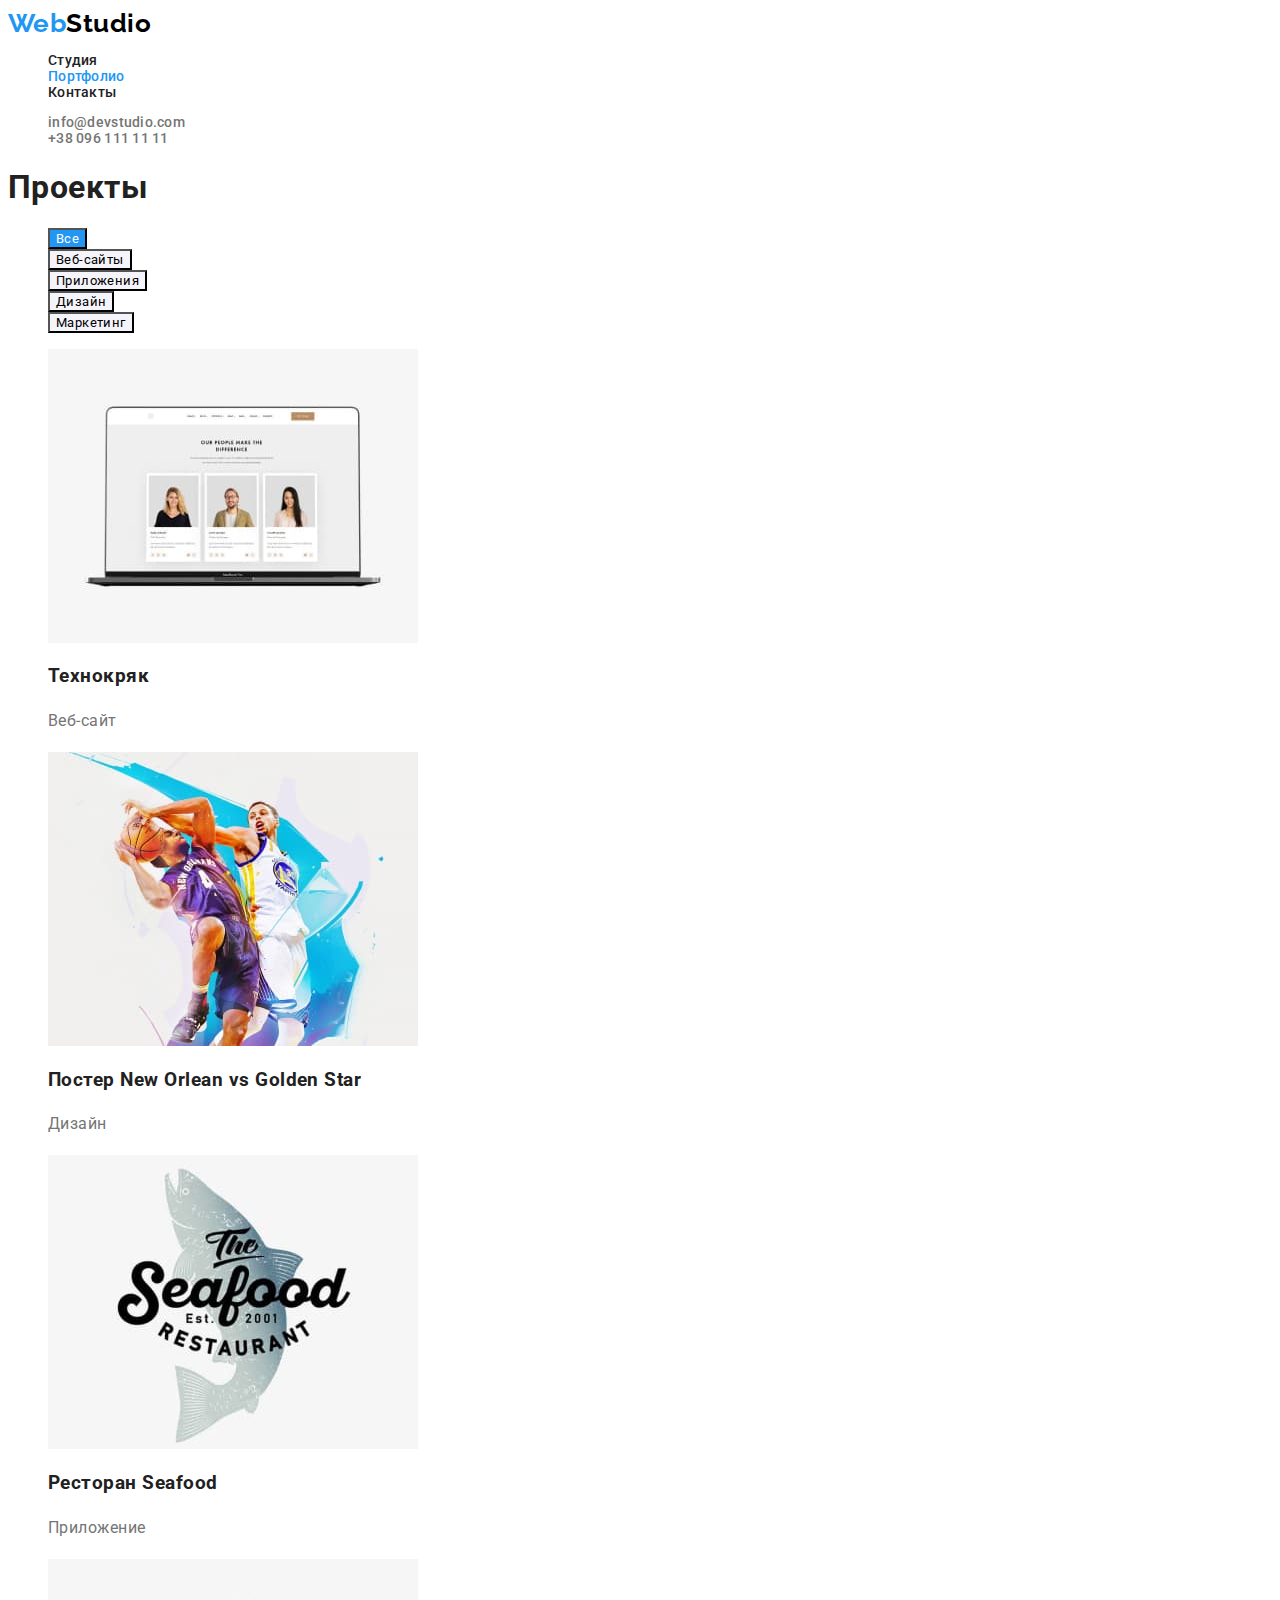
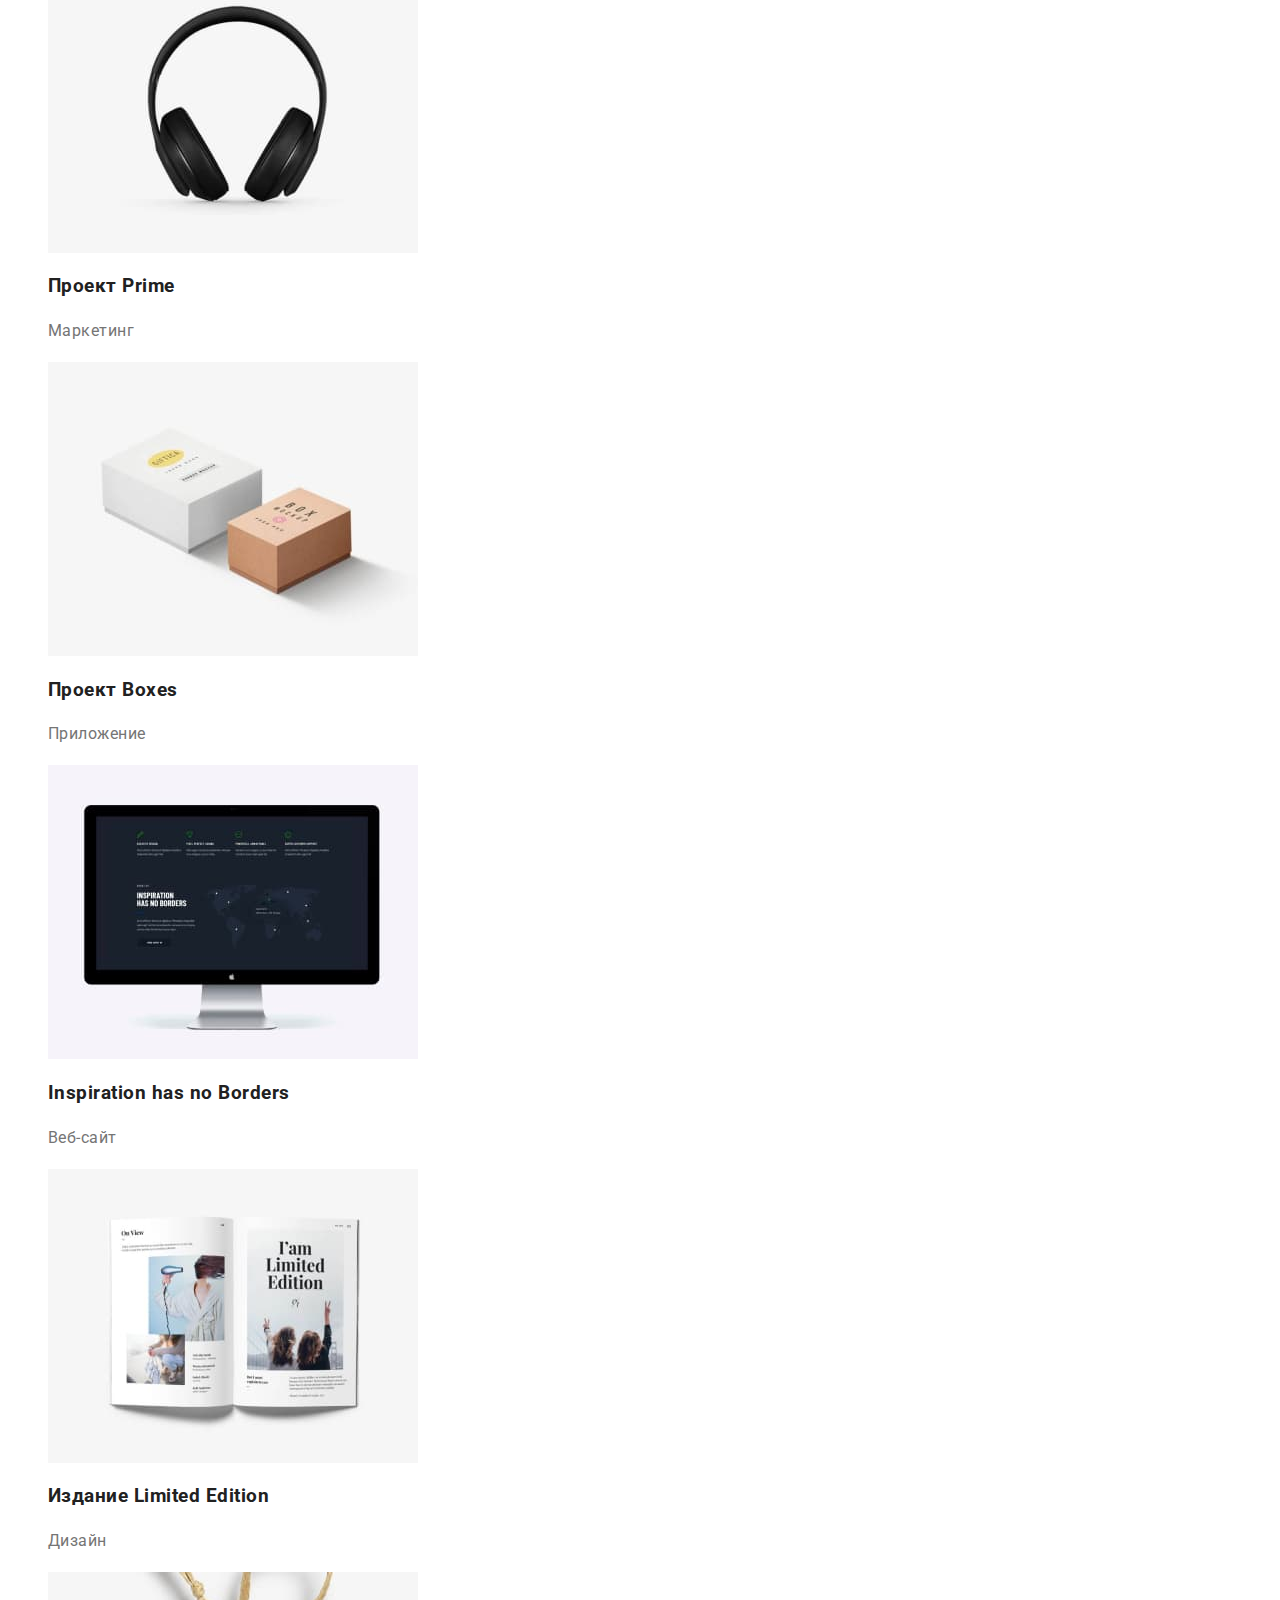
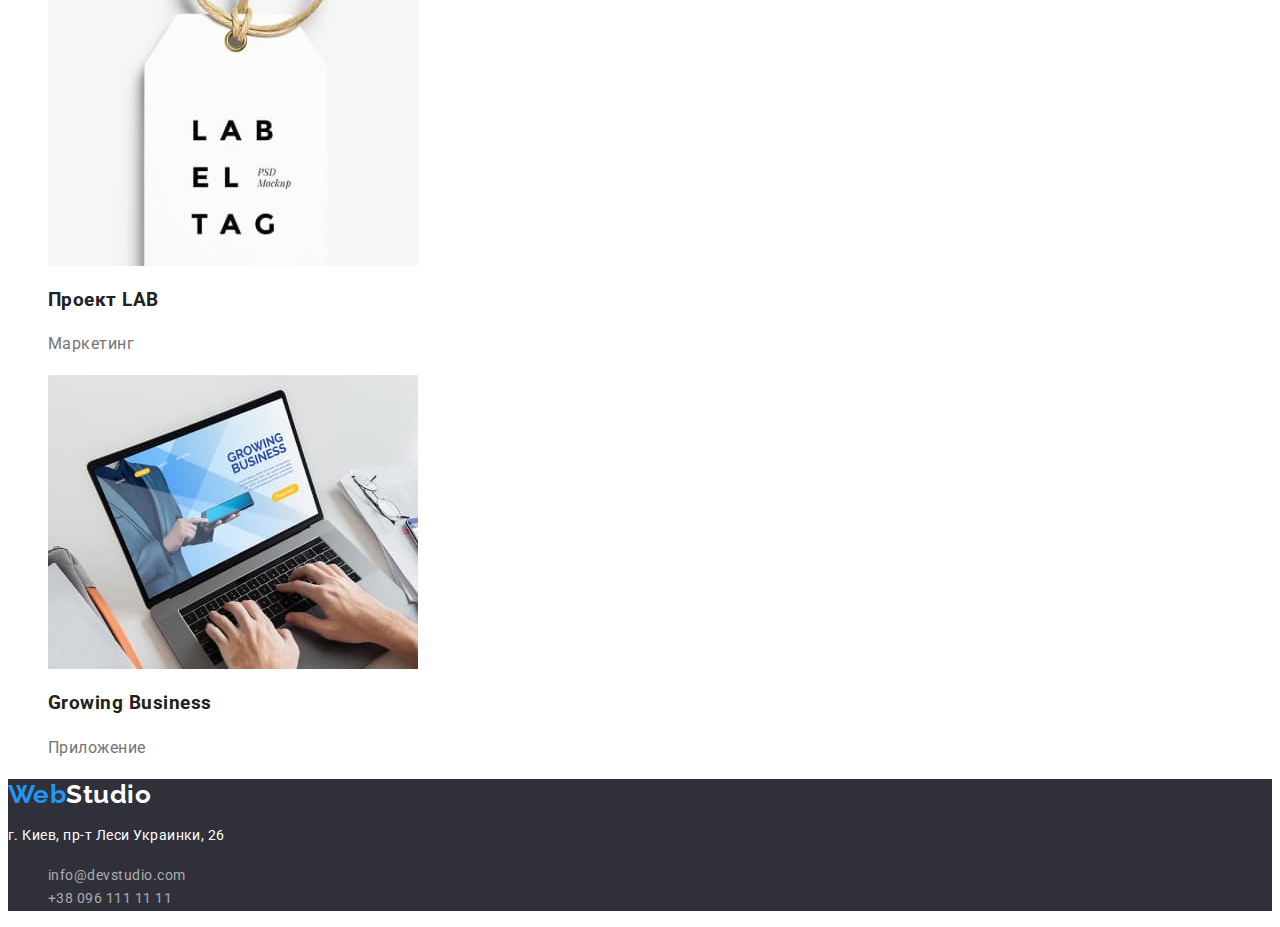
==== portfolio.html @ a06eead1 "Добавил файлы из д/з2" ====
<!DOCTYPE html>
<html lang="en">

<head>
    <meta charset="UTF-8" />
    <meta http-equiv="X-UA-Compatible" content="IE=edge" />
    <meta name="viewport" content="width=device-width, initial-scale=1.0" />
    <link rel="preconnect" href="https://fonts.googleapis.com">
    <link rel="preconnect" href="https://fonts.gstatic.com" crossorigin>
    <link href="https://fonts.googleapis.com/css2?family=Raleway:wght@700&family=Roboto:wght@400;500;700;900&display=swap"
          rel="stylesheet">
    <link rel="stylesheet" href="./css/styles.css">
    <title>Portfolio</title>
</head>

<body>
    <header>
        <nav>
            <a href="#" class="logo">
                <span class="logo-color">Web</span>Studio
            </a>

            <ul class="site-nav list">
                <li>
                    <a class="link" href="./index.html">Студия</a>
                </li>
                <li>
                    <a class="link current" href="#">Портфолио</a>
                </li>
                <li>
                    <a class="link" href="#">Контакты</a>
                </li>
            </ul>
        </nav>
            <ul class="site-nav">
                <li>
                    <a class="link-nav" href="mailto:info@devstudio.com">info@devstudio.com</a>
                </li>
                <li>
                    <a class="link-nav" href="tel:+380961111111">+38 096 111 11 11</a>
                </li>
            </ul>
    </header>

    <!-- Блок герой -->
    <main>
        <section>
            <h1>Проекты</h1>
            <ul class="list">
                <li>
                    <button class="button-portfolio-first" type="button" >Все</button>
                </li>
                <li>
                    <button class="button-portfolio" type="button" >Веб-сайты</button>
                </li>
                <li>
                    <button  class="button-portfolio" type="button">Приложения</button>
                </li>
                <li>
                    <button  class="button-portfolio" type="button">Дизайн</button>
                </li>
                <li>
                    <button class="button-portfolio" type="button" >Маркетинг</button>
                </li>
            </ul>
            <ul class="list">
                <li>
                    <a class="list-link" href="#">
                        <img src="./images/portfolio/img.jpg" width="370" alt="Technokrayk">
                        <h3 class="list-name">Технокряк</h3> 
                        <p class="list-project">Веб-сайт</p>
                    </a>
                </li>
                <li>
                    <a class="list-link" href="#">
                        <img src="./images/portfolio/Group1.jpg" width="370" alt="New Orlean">
                        <h3 class="list-name">Постер New Orlean vs Golden Star</h3>
                        <p class="list-project">Дизайн</p>
                    </a>
                </li>
                <li>
                    <a class="list-link" href="#">
                        <img src="./images/portfolio/img1.jpg" width="370" alt="Seafood">
                        <h3 class="list-name">Ресторан Seafood</h3>
                        <p class="list-project">Приложение</p>
                    </a>
                </li>
                <li>
                    <a class="list-link" href="#">
                        <img src="./images/portfolio/img2-3.jpg" width="370" alt="Prime">
                        <h3 class="list-name">Проект Prime</h3>
                        <p class="list-project">Маркетинг</p>
                    </a>
                </li>
                <li>
                    <a class="list-link" href="#">
                        <img src="./images/portfolio/img2-4.jpg" width="370" alt="Boxes">
                        <h3 class="list-name">Проект Boxes</h3>
                        <p class="list-project">Приложение</p>
                    </a>
                </li>
                <li>
                    <a class="list-link" href="#">
                        <img src="./images/portfolio/img2-5.jpg" width="370" alt="Borders">
                        <h3 class="list-name">Inspiration has no Borders</h3>
                        <p class="list-project">Веб-сайт</p>
                    </a>
                </li>
                <li>
                    <a class="list-link" href="#">
                        <img src="./images/portfolio/img3-1.jpg" width="370" alt="Limited Edition">
                        <h3 class="list-name">Издание Limited Edition</h3>
                        <p class="list-project">Дизайн</p>
                    </a>
                </li>
                <li>
                    <a class="list-link" href="#">
                        <img src="./images/portfolio/img3-2.jpg" width="370" alt="Project   LAB">
                        <h3 class="list-name">Проект LAB</h3>
                        <p class="list-project">Маркетинг</p>
                    </a>
                </li>
                <li>
                    <a class="list-link" href="#">
                        <img src="./images/portfolio/img3-3.jpg" width="370" alt="Growing Business">
                        <h3 class="list-name">Growing Business</h3>
                        <p class="list-project">Приложение</p>
                    </a>
                </li>
            </ul>
        </section>
    </main>

    <!-- Подвал -->
    <footer class="footer">
        <a href="#" class="logo">
            <span class="logo-color">Web</span><span class="logo-color-second">Studio</span>
        </a>
        <address>
            <p class="footer-nav">г. Киев, пр-т Леси Украинки, 26</p>
            <ul class="list">
                <li>
                    <a href="mailto:info@devstudio.com" class="footer-nav">info@devstudio.com</a>
                </li>
                <li>
                    <a href="tel:+380961111111" class="footer-nav">+38 096 111 11 11</a>
                </li>
            </ul>
        </address>
    </footer>
</body>
</html>
---- css/styles.css ----
/* Цвет основного текста #212121 */
/* Вторичный цвет #757575 */

/* Белый #FFFFFF */
/* Акцент #2196F3 */

/* Вторичный цвет фона #E5E5E5 */

:root {
  --primary-white-color: #ffffff;
  --primary-text-color: #212121;
  --title-text-color: #000000;
  --class-offers-works: #e5e5e5;
  --accent-color: #2196f3;
  --section-hero: #2f303a;
  --section-teams: #f5f4fa;
}

body {
  background-color: var(--primary-white-color);
  color: var(--primary-text-color);
  font-family: Roboto, sans-serif;
  letter-spacing: 0.03em;
}

/* Logo */
.logo {
  color: var(--title-text-color);
  font-family: Raleway;
  text-decoration: none;

  font-weight: 700;
  font-size: 26px;
  line-height: 1.19;
}

.logo-color {
  color: var(--accent-color);
}

.site-nav {
  color: var(--title-text-color);
  list-style: none;

  font-weight: 500;
  font-size: 14px;
  line-height: 1.14;
  letter-spacing: 0.02em;
}

.site-nav .link:hover,
.site-nav .link:focus,
.site-nav .link.current {
  color: var(--accent-color);
}

.link {
  text-decoration: none;
  color: var(--primary-text-color);
}

.site-nav a:hover,
.site-nav a:focus {
  color: var(--accent-color);
}

.site-nav .link-nav {
  text-decoration: none;
  color: #757575;
}

/* Блок герой */

.button {
  background-color: #2196f3;
  color: #ffffff;
  cursor: pointer;

  font-family: "Roboto", sans-serif;
  font-weight: 700;
  font-size: 16px;
  line-height: 1.87;
  letter-spacing: 0.06em;
}

.button:hover,
.button:focus {
  background-color: #188ce8;
}

.button-portfolio-first {
  background-color: var(--accent-color);
  color: var(--primary-white-color);
  cursor: pointer;
  font-family: "Roboto", sans-serif;
  letter-spacing: 0.03em;
}
.button-portfolio {
  background-color: #f5f4fa;
  cursor: pointer;
  font-family: "Roboto", sans-serif;
  letter-spacing: 0.03em;
}

.button-portfolio:hover,
.button-portfolio:focus {
  background-color: var(--accent-color);
  color: #ffffff;
}

.hero {
  background-color: var(--section-hero);
  color: var (var(--primary-text-color));
  text-align: center;
}

.hero-title {
  font-weight: 900;
  font-size: 44px;
  line-height: 1.36;
  letter-spacing: 0.06em;
}

.hero > h1 {
  color: var(--primary-white-color);
}

/* Наши предложения */

.offers-list {
  color: #757575;

  font-weight: 400;
  font-size: 14px;
  line-height: 1.71;
}

.offers,
.works {
  background-color: var(--class-offers-works);
}

/* Наша команда */

.teams {
  background-color: var(--section-teams);
}

.teams-name {
  font-weight: 500;
  font-size: 16px;
  line-height: 1.18;
}

.teams-person {
  color: #757575;

  font-weight: 400;
  font-size: 16px;
  line-height: 1.18;
}

.offers > h2,
.works > h2,
.teams > h2 {
  font-weight: 700;
  font-size: 36px;
  line-height: 1.16;
  text-align: center;
}

/* Футер */

.footer {
  background-color: var(--section-hero);
}

.footer-nav {
  color: var(--primary-white-color);
  text-decoration: none;
  font-style: normal;

  font-weight: 400;
  font-size: 14px;
  line-height: 1.71;
}

.list {
  list-style: none;
}

.logo-color-second {
  color: #ffffff;
}

.list .footer-nav {
  color: rgba(255, 255, 255, 0.6);
}

/* Страница portfolio */

.list-project {
  color: #757575;

  font-weight: 400;
  font-size: 16px;
  line-height: 1.87;
}

.list-link {
  text-decoration: none;
}

.list-name {
  color: #212121;
}
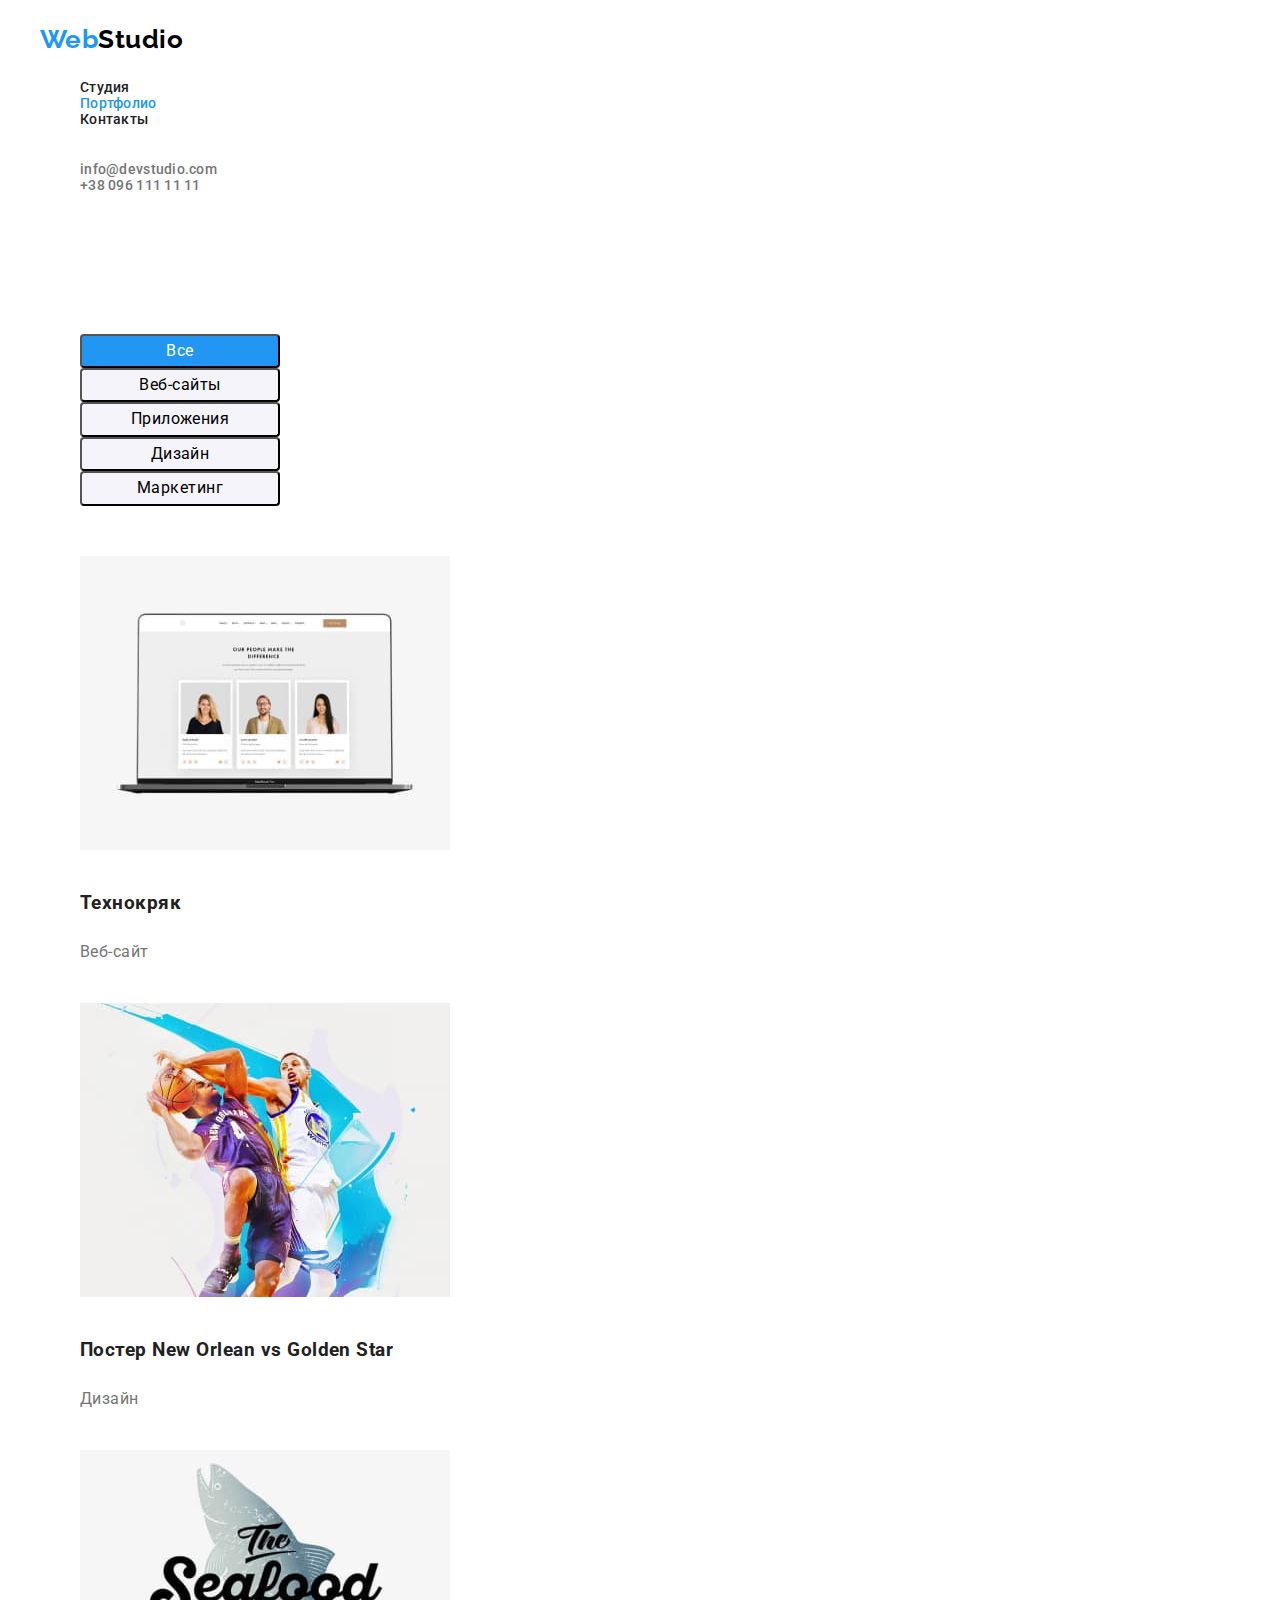
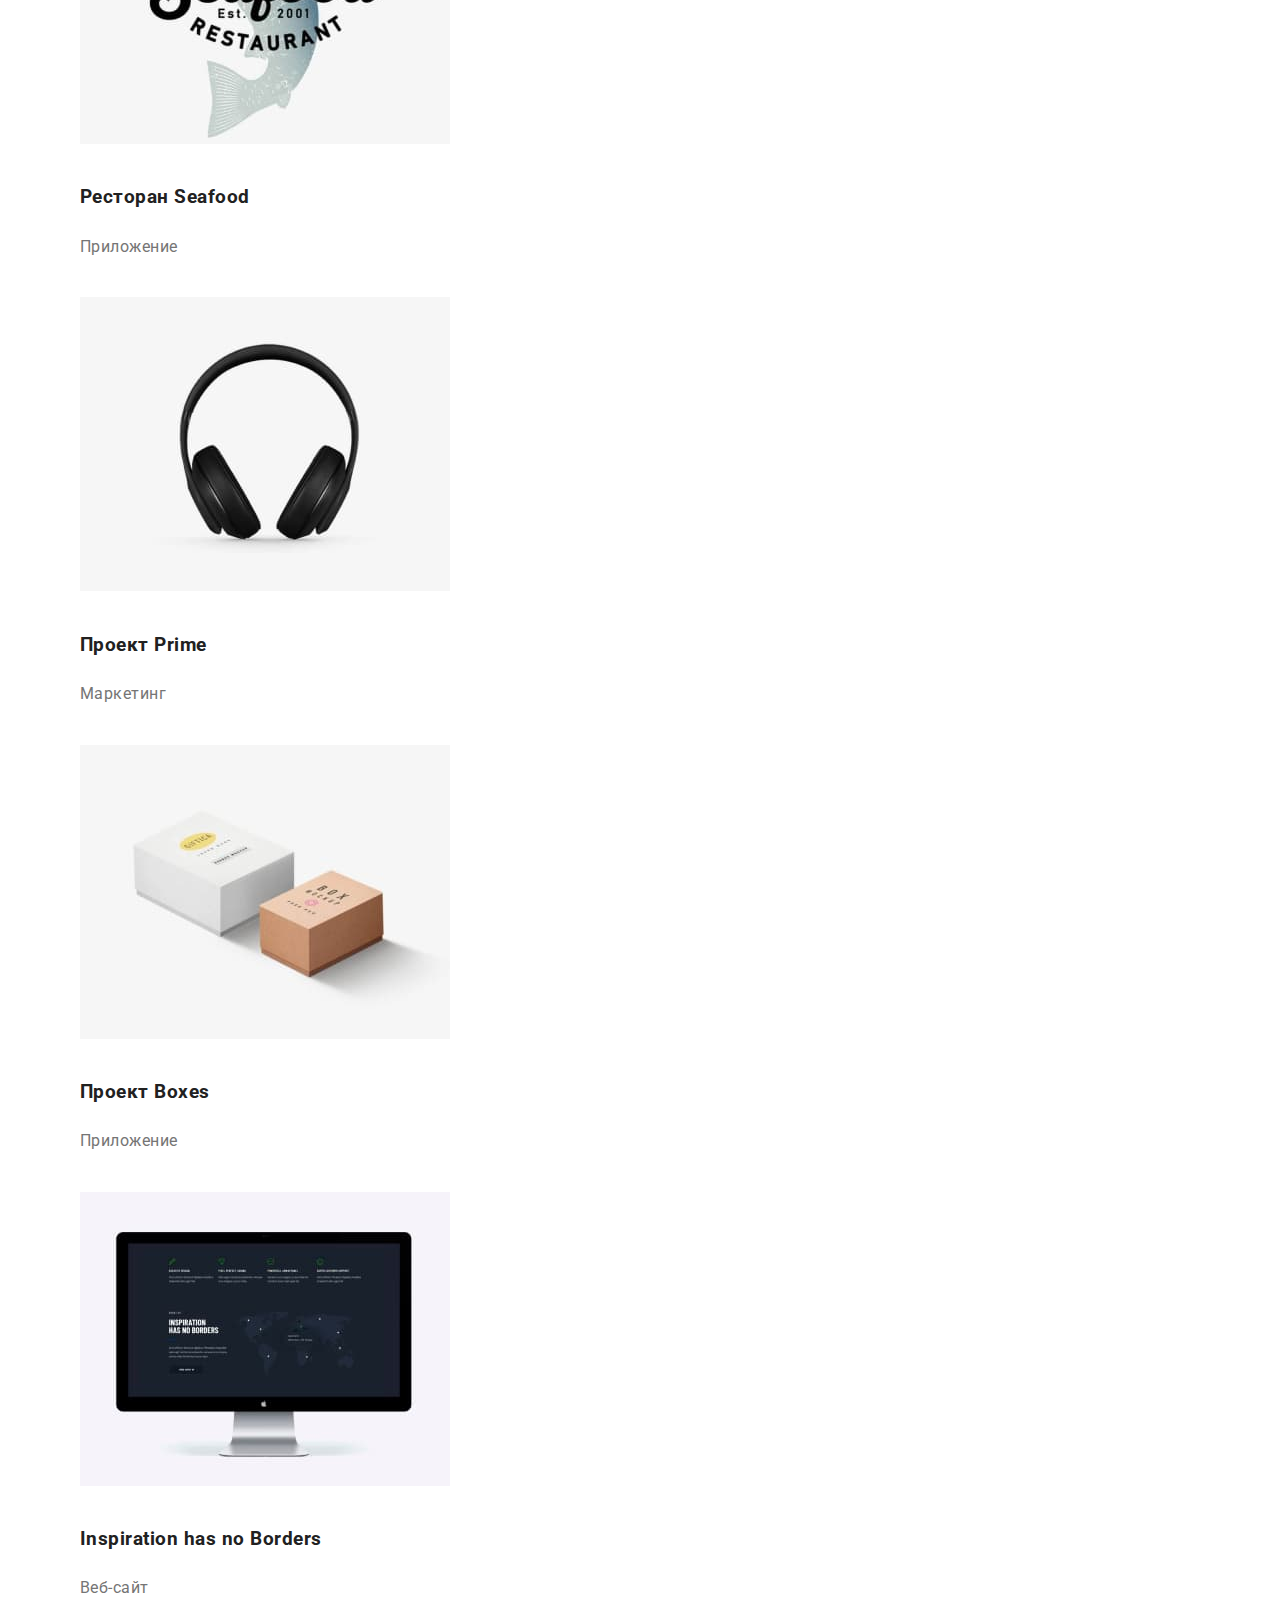
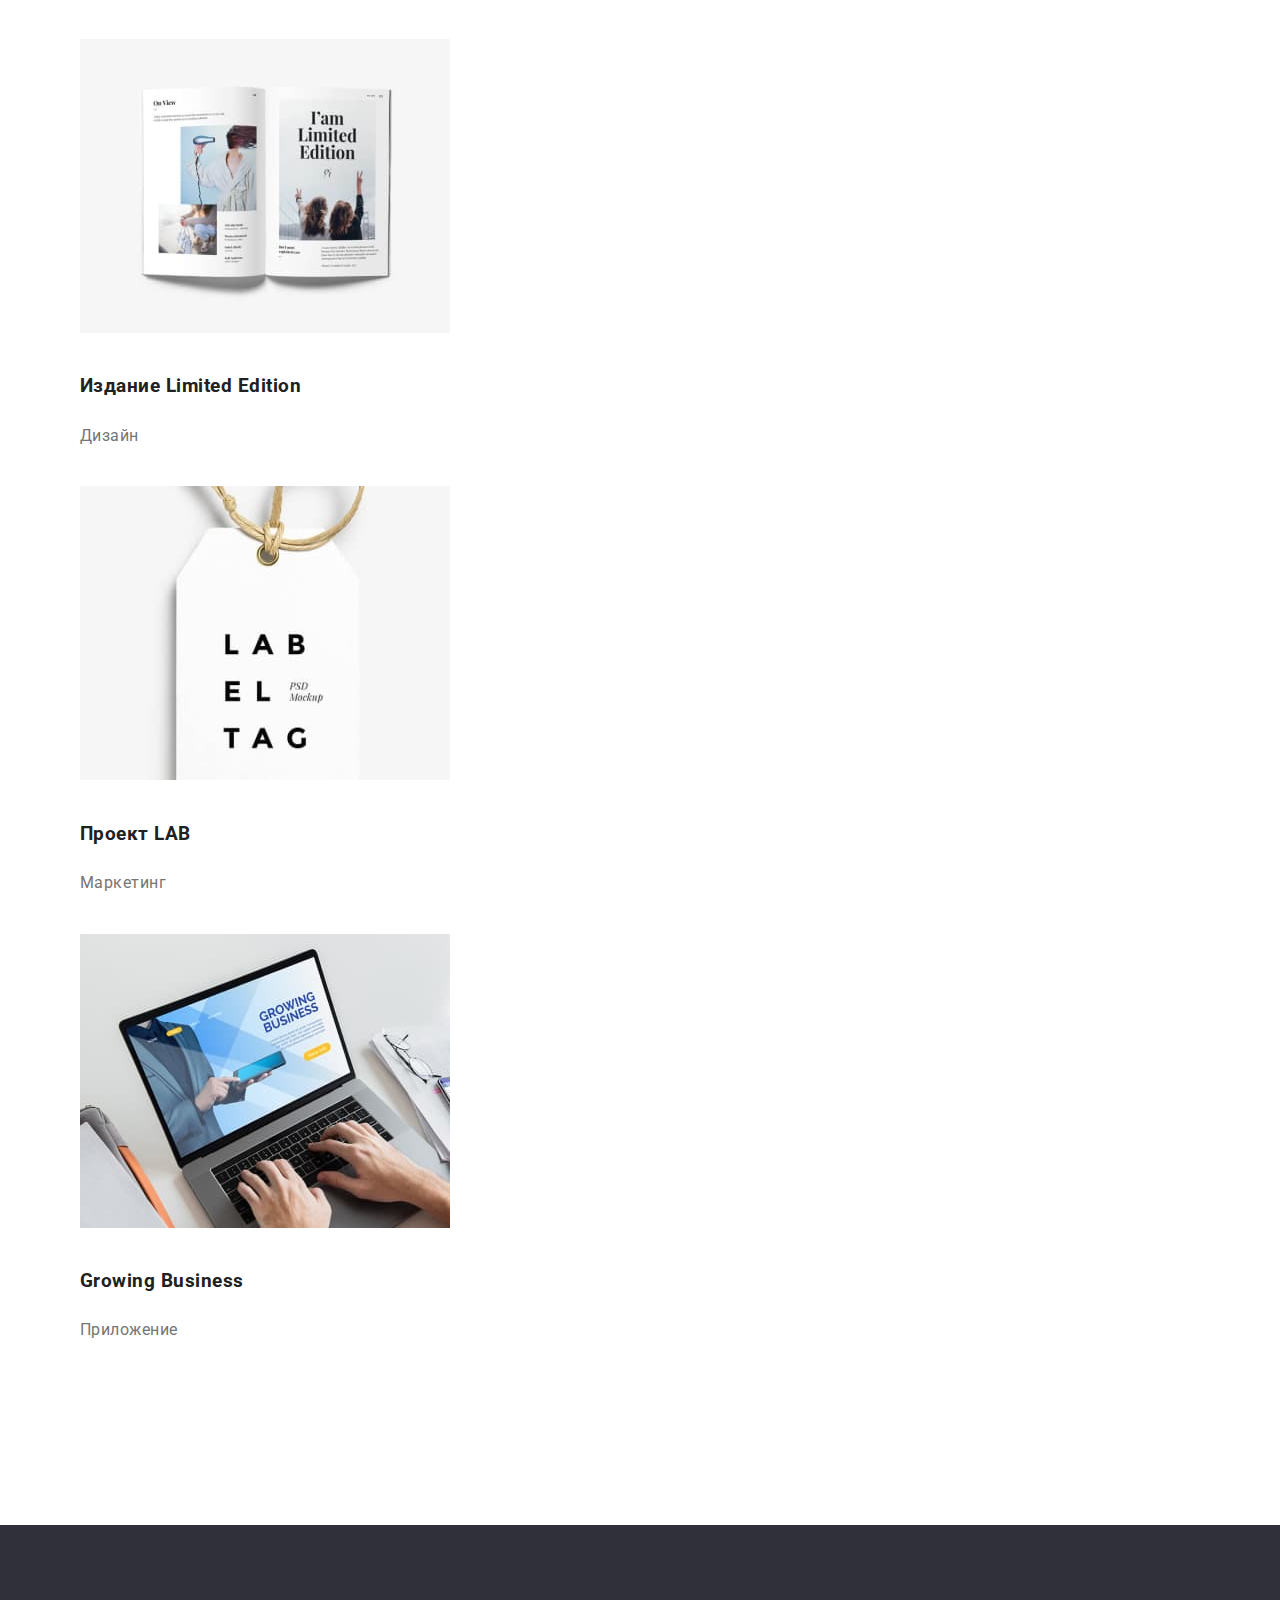
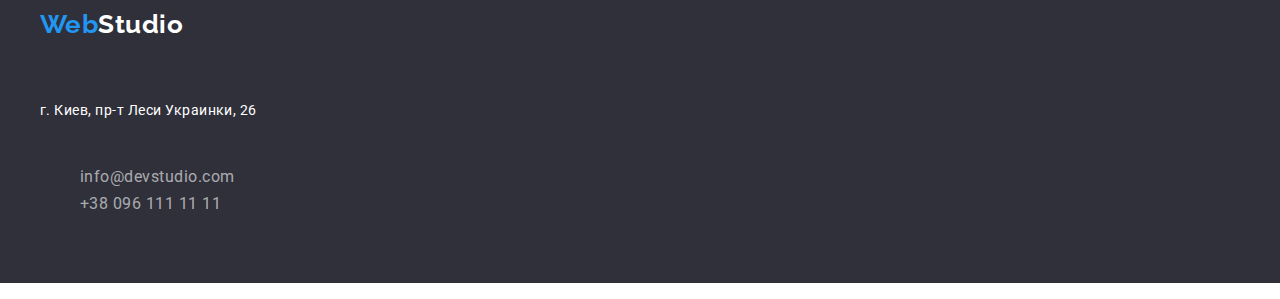
==== commit 0880bc56: "Добавил стилей к двум страницам" ====
--- a/portfolio.html
+++ b/portfolio.html
@@ -9,144 +9,151 @@
     <link rel="preconnect" href="https://fonts.gstatic.com" crossorigin>
     <link href="https://fonts.googleapis.com/css2?family=Raleway:wght@700&family=Roboto:wght@400;500;700;900&display=swap"
           rel="stylesheet">
+    <link rel="stylesheet" href="https://cdnjs.cloudflare.com/ajax/libs/modern-normalize/1.1.0/modern-normalize.min.css">
     <link rel="stylesheet" href="./css/styles.css">
     <title>Portfolio</title>
 </head>
 
 <body>
-    <header>
-        <nav>
-            <a href="#" class="logo">
-                <span class="logo-color">Web</span>Studio
-            </a>
+    <header class="header-portfolio">
+        <div class="container">
+            <nav>
+                <a href="#" class="logo">
+                    <span class="logo-color">Web</span>Studio
+                </a>
 
-            <ul class="site-nav list">
-                <li>
-                    <a class="link" href="./index.html">Студия</a>
-                </li>
-                <li>
-                    <a class="link current" href="#">Портфолио</a>
-                </li>
-                <li>
-                    <a class="link" href="#">Контакты</a>
-                </li>
-            </ul>
-        </nav>
-            <ul class="site-nav">
-                <li>
-                    <a class="link-nav" href="mailto:info@devstudio.com">info@devstudio.com</a>
-                </li>
-                <li>
-                    <a class="link-nav" href="tel:+380961111111">+38 096 111 11 11</a>
-                </li>
-            </ul>
+                <ul class="site-nav list">
+                    <li>
+                        <a class="link" href="./index.html">Студия</a>
+                    </li>
+                    <li>
+                        <a class="link current" href="#">Портфолио</a>
+                    </li>
+                    <li>
+                        <a class="link" href="#">Контакты</a>
+                    </li>
+                </ul>
+            </nav>
+                <ul class="site-nav">
+                    <li>
+                        <a class="link-nav" href="mailto:info@devstudio.com">info@devstudio.com</a>
+                    </li>
+                    <li>
+                        <a class="link-nav" href="tel:+380961111111">+38 096 111 11 11</a>
+                    </li>
+                </ul>
+        </div>
     </header>
 
     <!-- Блок герой -->
     <main>
-        <section>
-            <h1>Проекты</h1>
-            <ul class="list">
-                <li>
-                    <button class="button-portfolio-first" type="button" >Все</button>
-                </li>
-                <li>
-                    <button class="button-portfolio" type="button" >Веб-сайты</button>
-                </li>
-                <li>
-                    <button  class="button-portfolio" type="button">Приложения</button>
-                </li>
-                <li>
-                    <button  class="button-portfolio" type="button">Дизайн</button>
-                </li>
-                <li>
-                    <button class="button-portfolio" type="button" >Маркетинг</button>
-                </li>
-            </ul>
-            <ul class="list">
-                <li>
-                    <a class="list-link" href="#">
-                        <img src="./images/portfolio/img.jpg" width="370" alt="Technokrayk">
-                        <h3 class="list-name">Технокряк</h3> 
-                        <p class="list-project">Веб-сайт</p>
-                    </a>
-                </li>
-                <li>
-                    <a class="list-link" href="#">
-                        <img src="./images/portfolio/Group1.jpg" width="370" alt="New Orlean">
-                        <h3 class="list-name">Постер New Orlean vs Golden Star</h3>
-                        <p class="list-project">Дизайн</p>
-                    </a>
-                </li>
-                <li>
-                    <a class="list-link" href="#">
-                        <img src="./images/portfolio/img1.jpg" width="370" alt="Seafood">
-                        <h3 class="list-name">Ресторан Seafood</h3>
-                        <p class="list-project">Приложение</p>
-                    </a>
-                </li>
-                <li>
-                    <a class="list-link" href="#">
-                        <img src="./images/portfolio/img2-3.jpg" width="370" alt="Prime">
-                        <h3 class="list-name">Проект Prime</h3>
-                        <p class="list-project">Маркетинг</p>
-                    </a>
-                </li>
-                <li>
-                    <a class="list-link" href="#">
-                        <img src="./images/portfolio/img2-4.jpg" width="370" alt="Boxes">
-                        <h3 class="list-name">Проект Boxes</h3>
-                        <p class="list-project">Приложение</p>
-                    </a>
-                </li>
-                <li>
-                    <a class="list-link" href="#">
-                        <img src="./images/portfolio/img2-5.jpg" width="370" alt="Borders">
-                        <h3 class="list-name">Inspiration has no Borders</h3>
-                        <p class="list-project">Веб-сайт</p>
-                    </a>
-                </li>
-                <li>
-                    <a class="list-link" href="#">
-                        <img src="./images/portfolio/img3-1.jpg" width="370" alt="Limited Edition">
-                        <h3 class="list-name">Издание Limited Edition</h3>
-                        <p class="list-project">Дизайн</p>
-                    </a>
-                </li>
-                <li>
-                    <a class="list-link" href="#">
-                        <img src="./images/portfolio/img3-2.jpg" width="370" alt="Project   LAB">
-                        <h3 class="list-name">Проект LAB</h3>
-                        <p class="list-project">Маркетинг</p>
-                    </a>
-                </li>
-                <li>
-                    <a class="list-link" href="#">
-                        <img src="./images/portfolio/img3-3.jpg" width="370" alt="Growing Business">
-                        <h3 class="list-name">Growing Business</h3>
-                        <p class="list-project">Приложение</p>
-                    </a>
-                </li>
-            </ul>
+        <section class="hero-portfolio">
+            <div class="container">
+                <h1 class="visually-hidden">Проекты</h1>
+                <ul class="list">
+                    <li>
+                        <button class="button-portfolio-first" type="button" >Все</button>
+                    </li>
+                    <li>
+                        <button class="button-portfolio" type="button" >Веб-сайты</button>
+                    </li>
+                    <li>
+                        <button  class="button-portfolio" type="button">Приложения</button>
+                    </li>
+                    <li>
+                        <button  class="button-portfolio" type="button">Дизайн</button>
+                    </li>
+                    <li>
+                        <button class="button-portfolio" type="button" >Маркетинг</button>
+                    </li>
+                </ul>
+                <ul class="list">
+                    <li>
+                        <a class="list-link" href="#">
+                            <img class="list-link-img" src="./images/portfolio/img.jpg" width="370" alt="Technokrayk">
+                            <h3 class="list-name">Технокряк</h3> 
+                            <p class="list-project">Веб-сайт</p>
+                        </a>
+                    </li>
+                    <li>
+                        <a class="list-link" href="#">
+                            <img class="list-link-img" src="./images/portfolio/Group1.jpg" width="370" alt="New Orlean">
+                            <h3 class="list-name">Постер New Orlean vs Golden Star</h3>
+                            <p class="list-project">Дизайн</p>
+                        </a>
+                    </li>
+                    <li>
+                        <a class="list-link" href="#">
+                            <img class="list-link-img" src="./images/portfolio/img1.jpg" width="370" alt="Seafood">
+                            <h3 class="list-name">Ресторан Seafood</h3>
+                            <p class="list-project">Приложение</p>
+                        </a>
+                    </li>
+                    <li>
+                        <a class="list-link" href="#">
+                            <img class="list-link-img" src="./images/portfolio/img2-3.jpg" width="370" alt="Prime">
+                            <h3 class="list-name">Проект Prime</h3>
+                            <p class="list-project">Маркетинг</p>
+                        </a>
+                    </li>
+                    <li>
+                        <a class="list-link" href="#">
+                            <img class="list-link-img" src="./images/portfolio/img2-4.jpg" width="370" alt="Boxes">
+                            <h3 class="list-name">Проект Boxes</h3>
+                            <p class="list-project">Приложение</p>
+                        </a>
+                    </li>
+                    <li>
+                        <a class="list-link" href="#">
+                            <img class="list-link-img" src="./images/portfolio/img2-5.jpg" width="370" alt="Borders">
+                            <h3 class="list-name">Inspiration has no Borders</h3>
+                            <p class="list-project">Веб-сайт</p>
+                        </a>
+                    </li>
+                    <li>
+                        <a class="list-link" href="#">
+                            <img class="list-link-img" src="./images/portfolio/img3-1.jpg" width="370" alt="Limited Edition">
+                            <h3 class="list-name">Издание Limited Edition</h3>
+                            <p class="list-project">Дизайн</p>
+                        </a>
+                    </li>
+                    <li>
+                        <a class="list-link" href="#">
+                            <img class="list-link-img" src="./images/portfolio/img3-2.jpg" width="370" alt="Project   LAB">
+                            <h3 class="list-name">Проект LAB</h3>
+                            <p class="list-project">Маркетинг</p>
+                        </a>
+                    </li>
+                    <li>
+                        <a class="list-link" href="#">
+                            <img class="list-link-img" src="./images/portfolio/img3-3.jpg" width="370" alt="Growing Business">
+                            <h3 class="list-name">Growing Business</h3>
+                            <p class="list-project">Приложение</p>
+                        </a>
+                    </li>
+                </ul>
+            </div>
         </section>
     </main>
 
     <!-- Подвал -->
     <footer class="footer">
-        <a href="#" class="logo">
-            <span class="logo-color">Web</span><span class="logo-color-second">Studio</span>
-        </a>
-        <address>
-            <p class="footer-nav">г. Киев, пр-т Леси Украинки, 26</p>
-            <ul class="list">
-                <li>
-                    <a href="mailto:info@devstudio.com" class="footer-nav">info@devstudio.com</a>
-                </li>
-                <li>
-                    <a href="tel:+380961111111" class="footer-nav">+38 096 111 11 11</a>
-                </li>
-            </ul>
-        </address>
+        <div class="container">
+            <a href="#" class="logo">
+                <span class="logo-color">Web</span><span class="logo-color-second">Studio</span>
+            </a>
+            <address>
+                <p class="footer-nav">г. Киев, пр-т Леси Украинки, 26</p>
+                <ul class="list-footer">
+                    <li>
+                        <a class="footer-nav-i" href="mailto:info@devstudio.com">info@devstudio.com</a>
+                    </li>
+                    <li>
+                        <a class="footer-nav-i" href="tel:+380961111111">+38 096 111 11 11</a>
+                    </li>
+                </ul>
+            </address>
+        </div>
     </footer>
 </body>
 </html>--- a/css/styles.css
+++ b/css/styles.css
@@ -13,7 +13,7 @@
   --class-offers-works: #e5e5e5;
   --accent-color: #2196f3;
   --section-hero: #2f303a;
-  --section-teams: #f5f4fa;
+  --section-teams-button: #f5f4fa;
 }
 
 body {
@@ -23,10 +23,41 @@
   letter-spacing: 0.03em;
 }
 
+.container {
+  margin-left: auto;
+  margin-right: auto;
+  width: 1200px;
+}
+
+.visually-hidden {
+  position: absolute;
+  width: 1px;
+  height: 1px;
+  margin: -1px;
+  border: 0;
+  padding: 0;
+
+  white-space: nowrap;
+  clip-path: inset(100%);
+  clip: rect(0 0 0 0);
+  overflow: hidden;
+}
+
+/* Header */
+
+.header {
+  margin-top: 0;
+  margin-bottom: 5px;
+}
+
 /* Logo */
 .logo {
+  display: inline-block;
+  padding-top: 24px;
+  margin-bottom: 25px;
+
   color: var(--title-text-color);
-  font-family: Raleway;
+  font-family: Raleway, sans-serif;
   text-decoration: none;
 
   font-weight: 700;
@@ -36,17 +67,27 @@
 
 .logo-color {
   color: var(--accent-color);
+  font-size: 26px;
 }
 
 .site-nav {
   color: var(--title-text-color);
-  list-style: none;
 
   font-weight: 500;
   font-size: 14px;
   line-height: 1.14;
   letter-spacing: 0.02em;
-}
+
+  list-style: none;
+  padding-top: 0;
+  padding-bottom: 30px;
+  margin: 0;
+}
+
+/* ul > site-nav .list {
+  padding-top: 0;
+  padding-bottom: 32px;
+} */
 
 .site-nav .link:hover,
 .site-nav .link:focus,
@@ -69,9 +110,25 @@
   color: #757575;
 }
 
+.site-nav .list-link {
+  list-style: none;
+  padding-top: 50px;
+  padding-bottom: 94px;
+  margin: 0;
+}
+
 /* Блок герой */
 
 .button {
+  margin-top: 0px;
+  margin-bottom: 205px;
+
+  min-width: 200px;
+  box-sizing: inline-block;
+  padding: 10px 232px;
+  border-radius: 4px;
+  text-align: center;
+
   background-color: #2196f3;
   color: #ffffff;
   cursor: pointer;
@@ -89,6 +146,12 @@
 }
 
 .button-portfolio-first {
+  min-width: 200px;
+  box-sizing: inline-block;
+  padding: 6px 22px;
+  border-radius: 4px;
+  text-align: center;
+
   background-color: var(--accent-color);
   color: var(--primary-white-color);
   cursor: pointer;
@@ -96,7 +159,13 @@
   letter-spacing: 0.03em;
 }
 .button-portfolio {
-  background-color: #f5f4fa;
+  min-width: 200px;
+  box-sizing: inline-block;
+  padding: 6px 22px;
+  border-radius: 4px;
+  text-align: center;
+
+  background-color: var(--section-teams-button);
   cursor: pointer;
   font-family: "Roboto", sans-serif;
   letter-spacing: 0.03em;
@@ -109,16 +178,23 @@
 }
 
 .hero {
+  padding-top: 195px;
+  margin-bottom: 92px;
+
   background-color: var(--section-hero);
-  color: var (var(--primary-text-color));
+  color: var(--primary-white-color);
   text-align: center;
 }
 
 .hero-title {
+  margin-top: 0px;
+  margin-bottom: 30px;
+
   font-weight: 900;
   font-size: 44px;
   line-height: 1.36;
   letter-spacing: 0.06em;
+  text-transform: uppercase;
 }
 
 .hero > h1 {
@@ -127,7 +203,19 @@
 
 /* Наши предложения */
 
+.offers-container-list {
+  font-weight: 700;
+  font-size: 14px;
+  line-height: 1.14;
+  text-transform: uppercase;
+  margin-top: 0;
+  margin-bottom: 0;
+}
+
 .offers-list {
+  margin-top: 10px;
+  margin-bottom: 0px;
+
   color: #757575;
 
   font-weight: 400;
@@ -135,24 +223,80 @@
   line-height: 1.71;
 }
 
+.offers-list-title {
+  margin-top: 0;
+  margin-bottom: 0px;
+  list-style: none;
+}
+.offers {
+  margin-bottom: 92px;
+}
+
 .offers,
 .works {
-  background-color: var(--class-offers-works);
+  background-color: var(--primary-white-color);
+}
+
+/* Блок нашей работы */
+
+.works {
+  margin-top: 0;
+  margin-bottom: 92px;
+}
+
+.works-img {
+  padding-bottom: 30px;
+}
+
+.works-title {
+  padding-bottom: 50px;
+
+  margin-top: 0;
+  margin-bottom: 0;
+
+  font-weight: 700;
+  font-size: 36px;
+  line-height: 1.16;
+  text-align: center;
 }
 
 /* Наша команда */
 
+.teams-title {
+  margin-top: 0px;
+  margin-bottom: 0px;
+  padding-top: 94px;
+  padding-bottom: 50px;
+
+  font-weight: 700;
+  font-size: 36px;
+  line-height: 1.16;
+  text-align: center;
+}
+
 .teams {
-  background-color: var(--section-teams);
+  margin-top: 0px;
+  margin-bottom: 1px;
+  background-color: var(--section-teams-button);
+}
+.teams-img {
+  padding-bottom: 30px;
 }
 
 .teams-name {
   font-weight: 500;
   font-size: 16px;
   line-height: 1.18;
+  margin-top: 0;
+  margin-bottom: 0;
+  padding-bottom: 10px;
 }
 
 .teams-person {
+  margin-top: 0;
+  margin-bottom: 0;
+  padding-bottom: 30px;
+
   color: #757575;
 
   font-weight: 400;
@@ -173,24 +317,52 @@
 
 .footer {
   background-color: var(--section-hero);
+  padding-top: 60px;
 }
 
 .footer-nav {
+  padding-top: 20px;
+  padding-bottom: 9px;
+
   color: var(--primary-white-color);
-  text-decoration: none;
+
   font-style: normal;
-
   font-weight: 400;
   font-size: 14px;
   line-height: 1.71;
 }
 
-.list {
-  list-style: none;
+.footer-nav-i {
+  display: inline-block;
+  padding-bottom: 9px;
+
+  color: rgba(255, 255, 255, 0.6);
+  text-decoration: none;
+
+  font-style: normal;
+}
+
+.list-works,
+.list-teams {
+  list-style: none;
+  padding-top: 0;
+  padding-bottom: 0;
+  margin: 0;
+}
+
+.list-footer {
+  list-style: none;
+  padding-top: 20px;
+  padding-bottom: 60px;
+}
+
+.logo-footer {
+  padding-bottom: 161px;
 }
 
 .logo-color-second {
   color: #ffffff;
+  font-size: 26px;
 }
 
 .list .footer-nav {
@@ -200,6 +372,8 @@
 /* Страница portfolio */
 
 .list-project {
+  padding-bottom: 20px;
+
   color: #757575;
 
   font-weight: 400;
@@ -212,5 +386,24 @@
 }
 
 .list-name {
+  padding-bottom: 4px;
+
   color: #212121;
 }
+
+.list {
+  list-style: none;
+  padding-bottom: 34px;
+}
+
+.header-portfolio {
+  padding-bottom: 94px;
+}
+
+.list-link-img {
+  padding-bottom: 20px;
+}
+
+.hero-portfolio {
+  padding-bottom: 94px;
+}
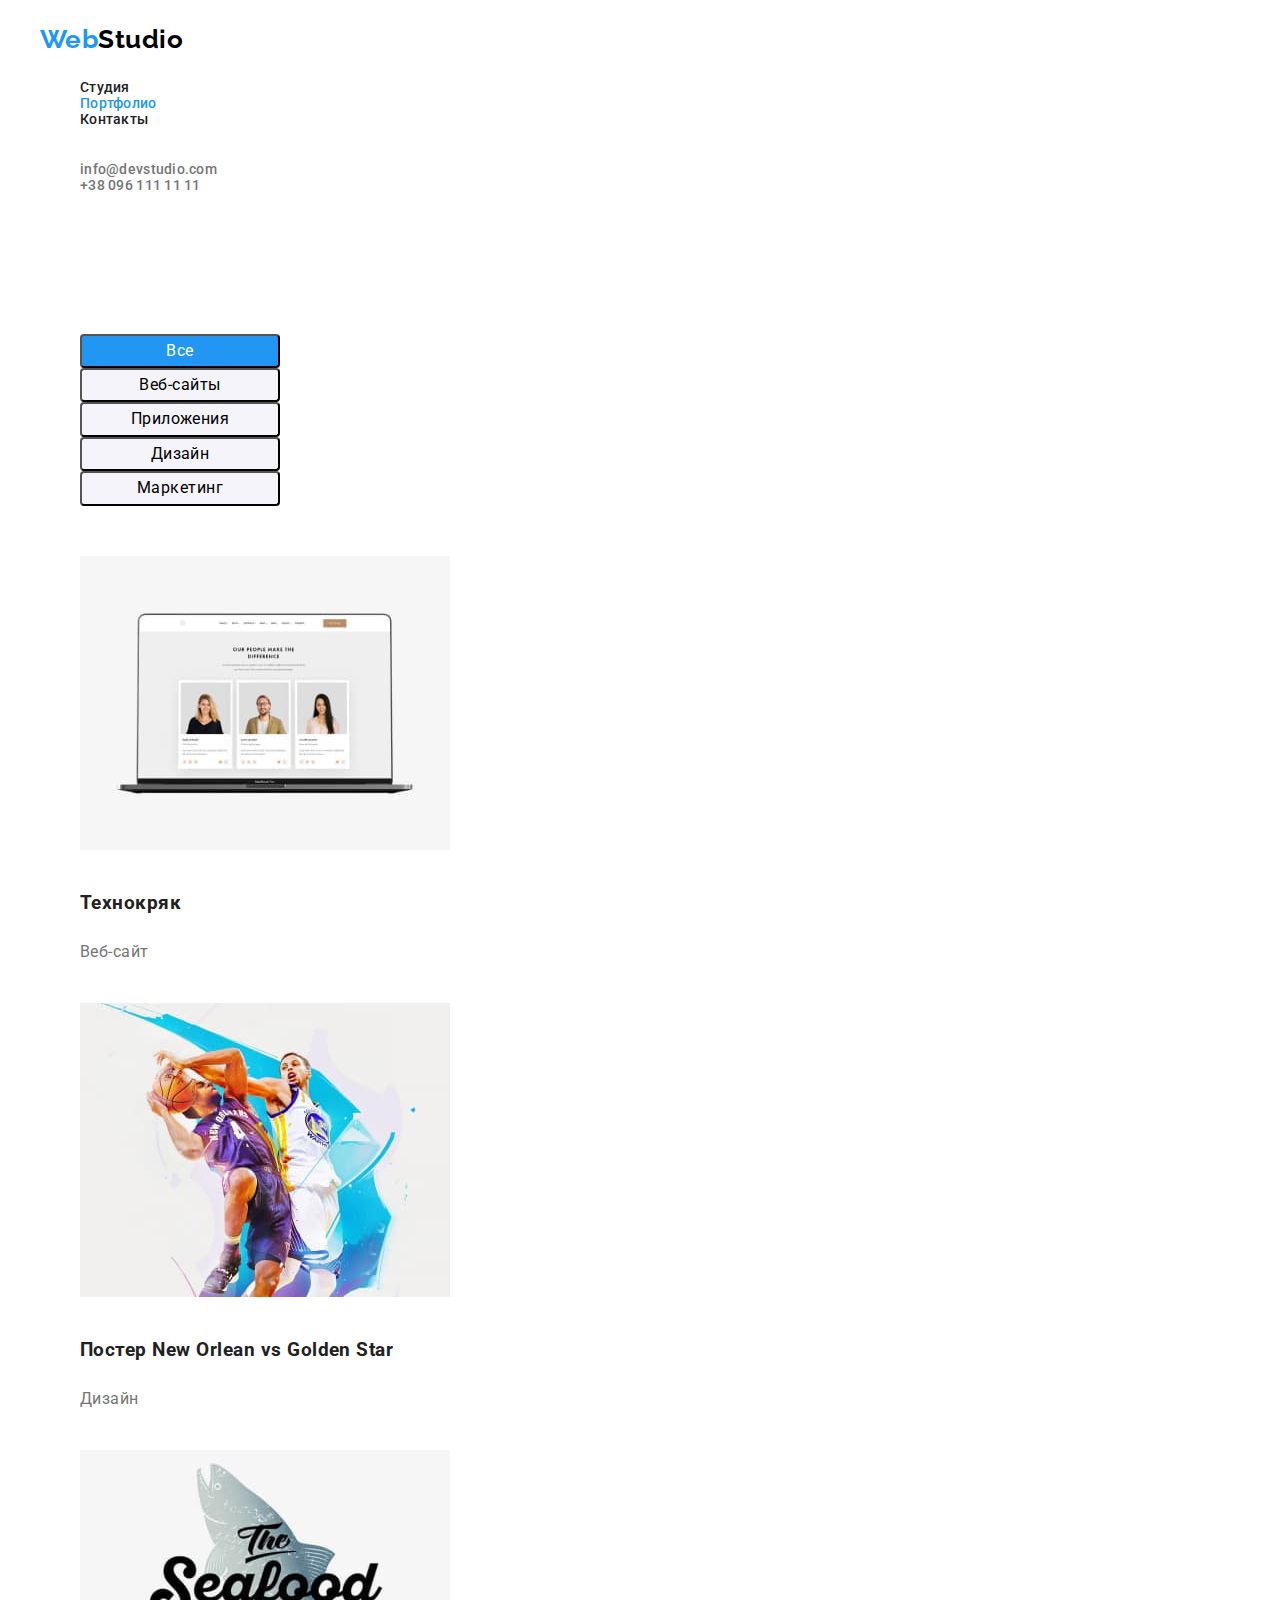
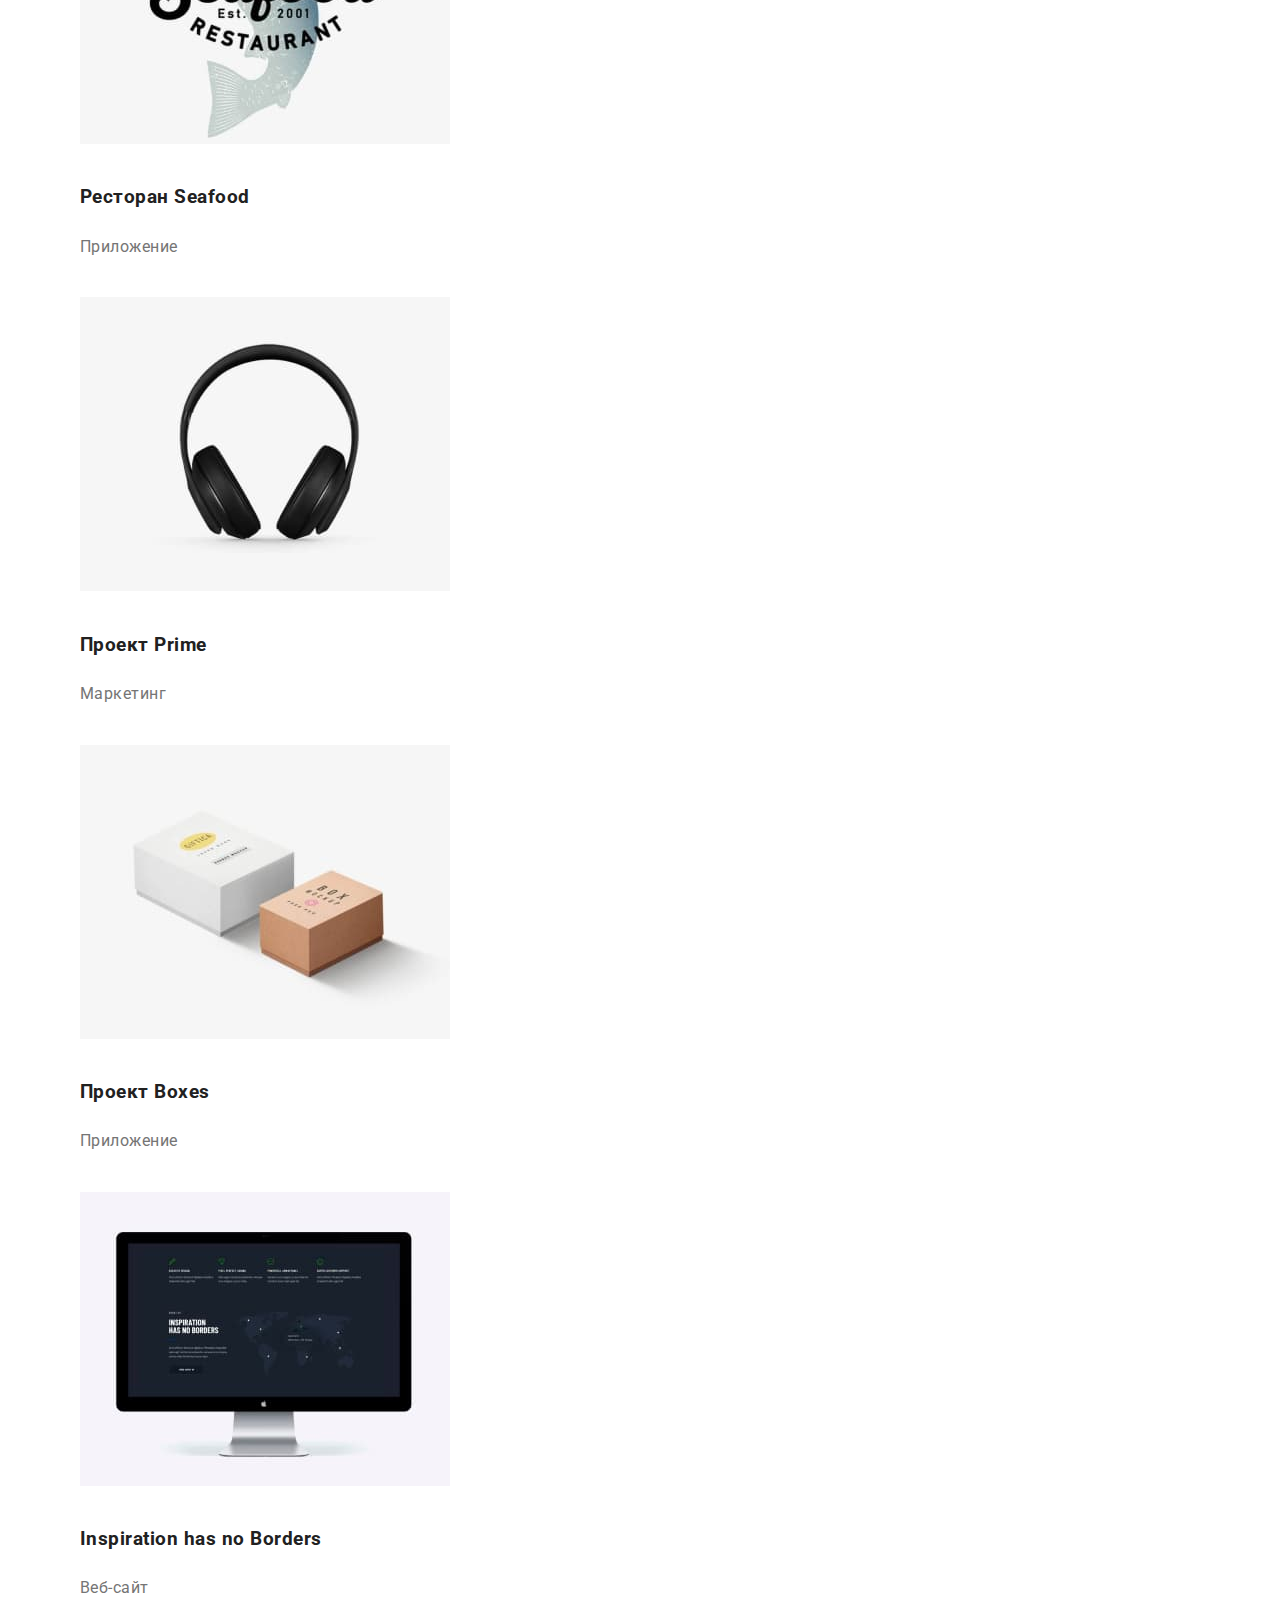
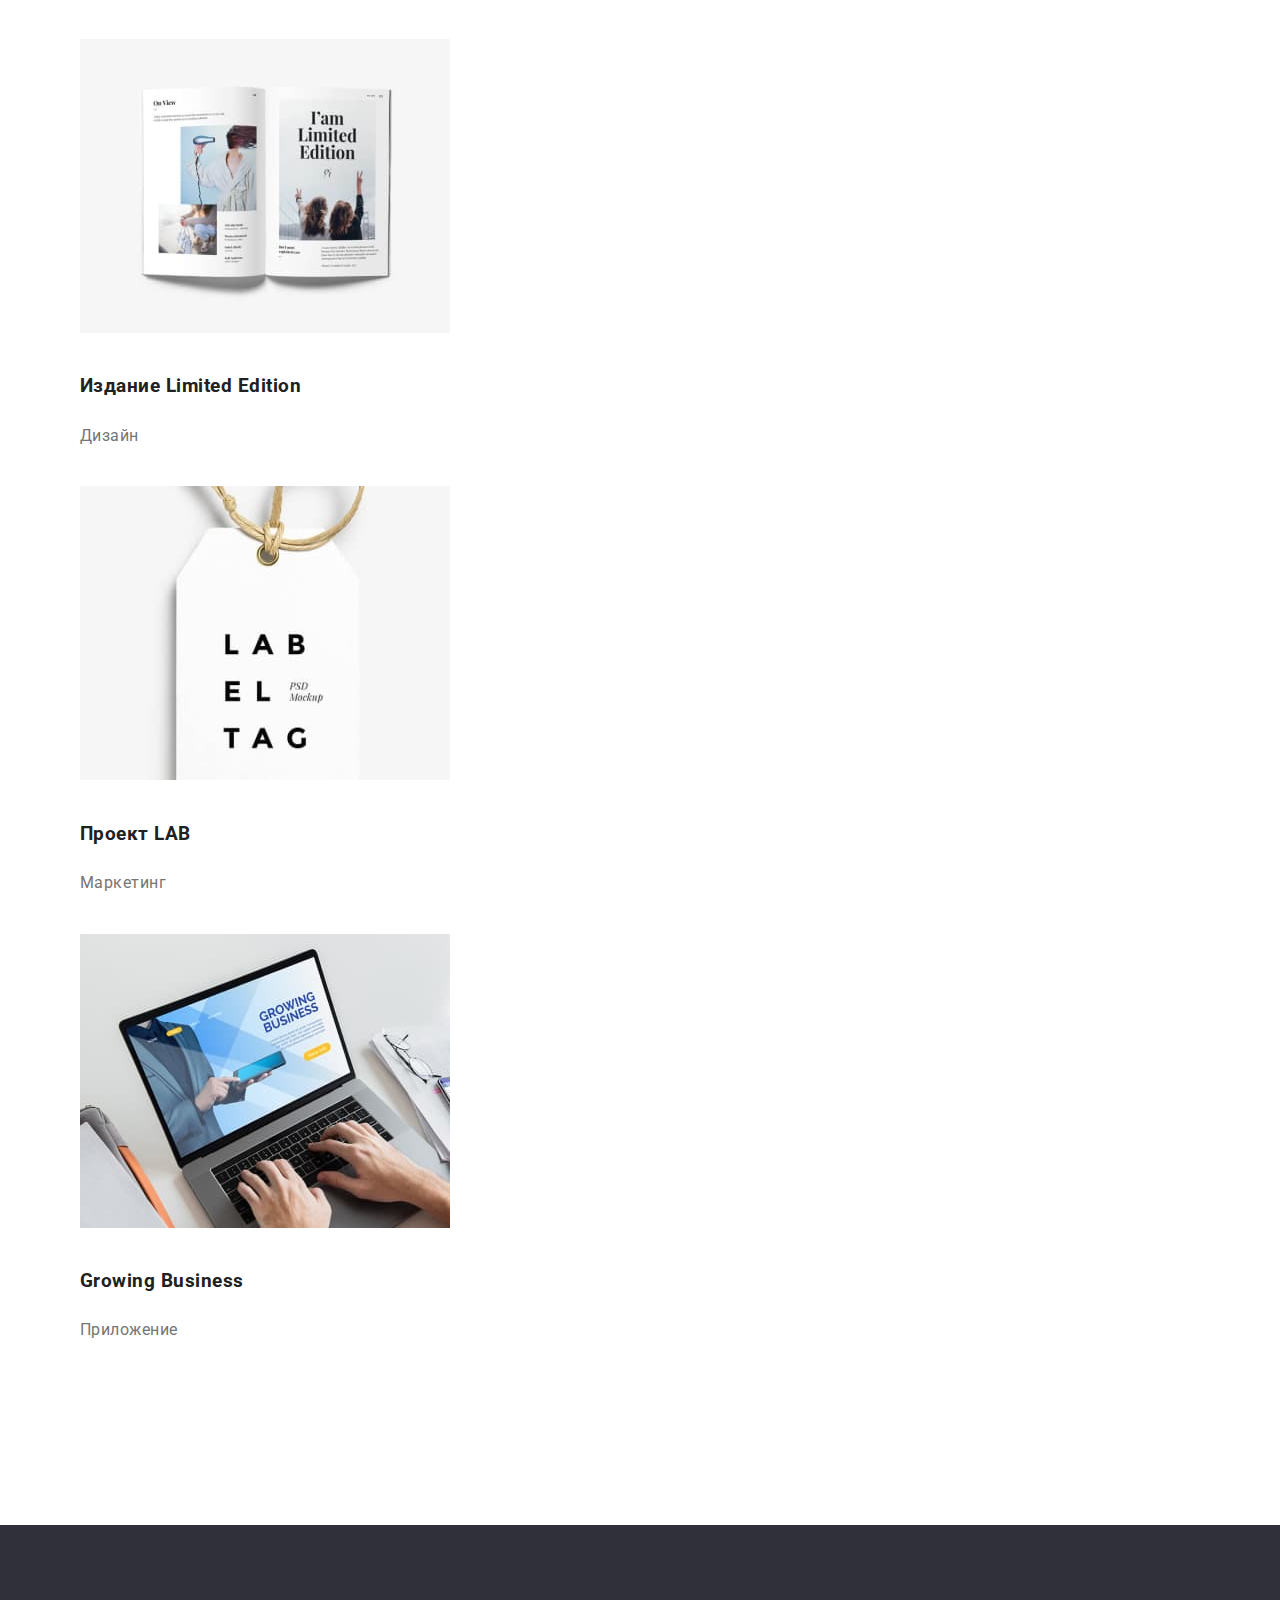
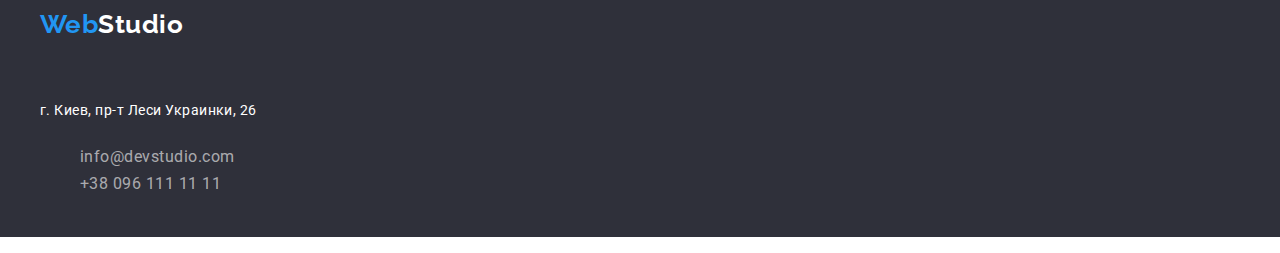
==== commit ac8eee33: "изм" ====
--- a/portfolio.html
+++ b/portfolio.html
@@ -144,7 +144,7 @@
             </a>
             <address>
                 <p class="footer-nav">г. Киев, пр-т Леси Украинки, 26</p>
-                <ul class="list-footer">
+                <ul class="list">
                     <li>
                         <a class="footer-nav-i" href="mailto:info@devstudio.com">info@devstudio.com</a>
                     </li>
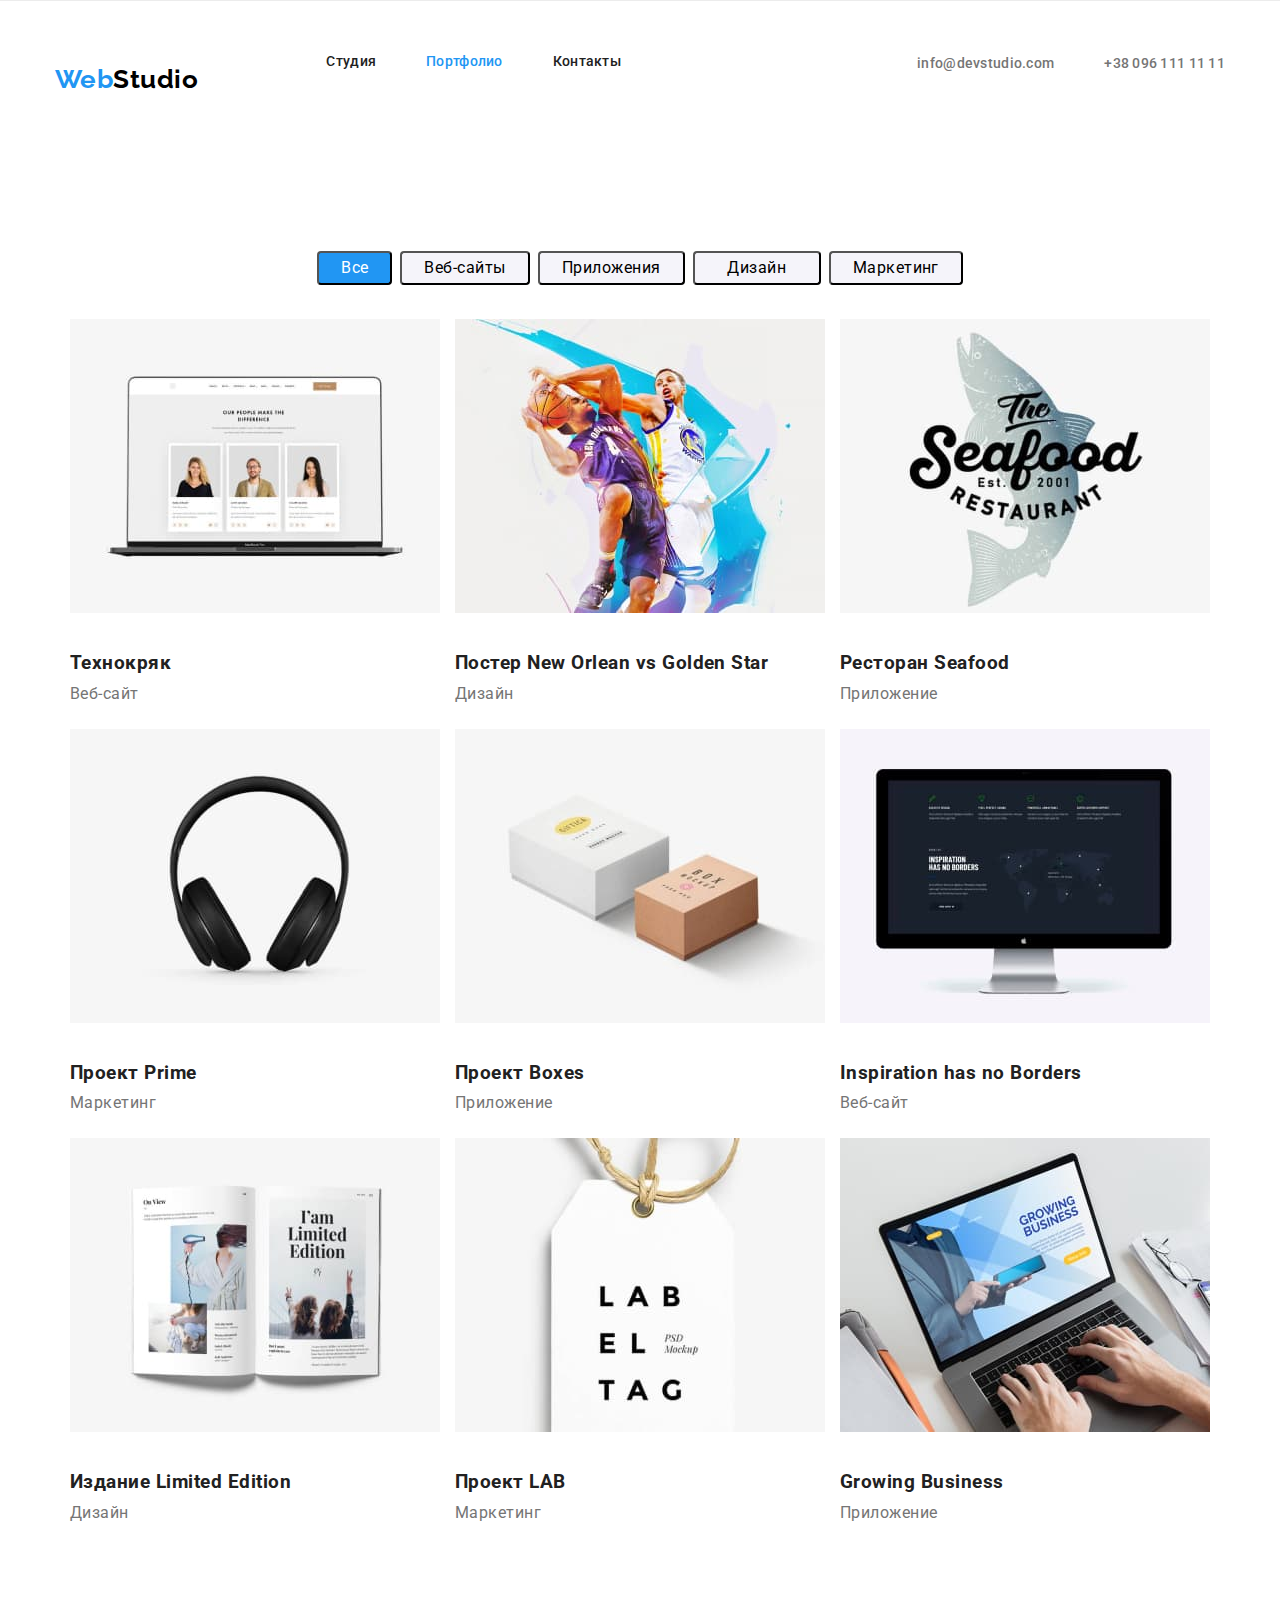
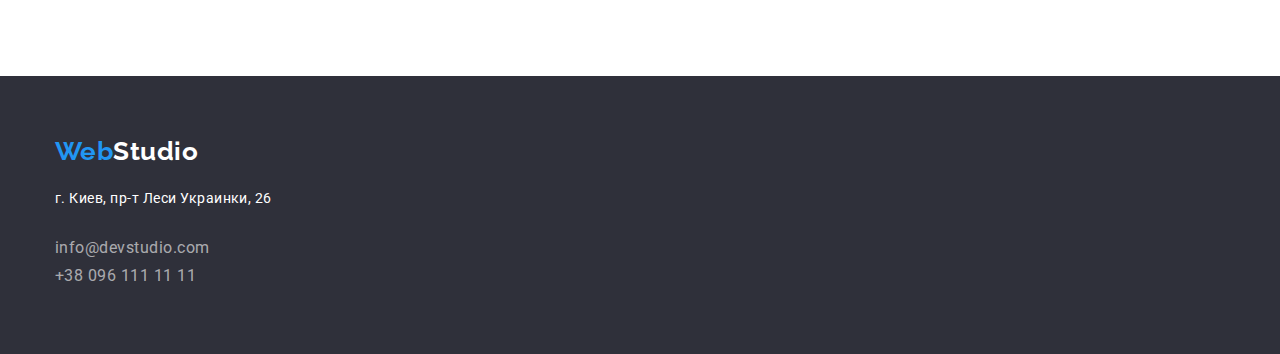
==== commit bd30daa8: "Новые изменения" ====
--- a/portfolio.html
+++ b/portfolio.html
@@ -17,31 +17,30 @@
 <body>
     <header class="header-portfolio">
         <div class="container">
-            <nav>
+            <nav class="main-nav">
                 <a href="#" class="logo">
                     <span class="logo-color">Web</span>Studio
                 </a>
-
                 <ul class="site-nav list">
-                    <li>
+                    <li class="site-nav-list">
                         <a class="link" href="./index.html">Студия</a>
                     </li>
-                    <li>
+                    <li class="site-nav-list">
                         <a class="link current" href="#">Портфолио</a>
                     </li>
-                    <li>
+                    <li class="site-nav-list" >
                         <a class="link" href="#">Контакты</a>
                     </li>
                 </ul>
-            </nav>
-                <ul class="site-nav">
-                    <li>
+                <ul class="site-nav list-link">
+                    <li class="site-nav-list">
                         <a class="link-nav" href="mailto:info@devstudio.com">info@devstudio.com</a>
                     </li>
-                    <li>
+                    <li class="site-nav-list">
                         <a class="link-nav" href="tel:+380961111111">+38 096 111 11 11</a>
                     </li>
                 </ul>
+            </nav>
         </div>
     </header>
 
@@ -50,81 +49,81 @@
         <section class="hero-portfolio">
             <div class="container">
                 <h1 class="visually-hidden">Проекты</h1>
-                <ul class="list">
-                    <li>
-                        <button class="button-portfolio-first" type="button" >Все</button>
-                    </li>
-                    <li>
-                        <button class="button-portfolio" type="button" >Веб-сайты</button>
-                    </li>
-                    <li>
-                        <button  class="button-portfolio" type="button">Приложения</button>
-                    </li>
-                    <li>
-                        <button  class="button-portfolio" type="button">Дизайн</button>
-                    </li>
-                    <li>
-                        <button class="button-portfolio" type="button" >Маркетинг</button>
-                    </li>
-                </ul>
-                <ul class="list">
-                    <li>
+                    <ul class="list">
+                        <li class="list-buttom">
+                            <button class="button-portfolio-first" type="button" >Все</button>
+                        </li>
+                        <li class="list-buttom">
+                            <button class="button-portfolio" type="button" >Веб-сайты</button>
+                        </li>
+                        <li class="list-buttom">
+                            <button  class="button-portfolio" type="button">Приложения</button>
+                        </li>
+                        <li class="list-buttom">
+                            <button  class="button-portfolio" type="button">Дизайн</button>
+                        </li>
+                        <li class="list-buttom">
+                            <button class="button-portfolio" type="button" >Маркетинг</button>
+                        </li>
+                    </ul>
+                <ul class="list link-li">
+                    <li class="list-link-li">
                         <a class="list-link" href="#">
                             <img class="list-link-img" src="./images/portfolio/img.jpg" width="370" alt="Technokrayk">
                             <h3 class="list-name">Технокряк</h3> 
                             <p class="list-project">Веб-сайт</p>
                         </a>
                     </li>
-                    <li>
+                    <li class="list-link-li">
                         <a class="list-link" href="#">
                             <img class="list-link-img" src="./images/portfolio/Group1.jpg" width="370" alt="New Orlean">
                             <h3 class="list-name">Постер New Orlean vs Golden Star</h3>
                             <p class="list-project">Дизайн</p>
                         </a>
                     </li>
-                    <li>
+                    <li class="list-link-li">
                         <a class="list-link" href="#">
                             <img class="list-link-img" src="./images/portfolio/img1.jpg" width="370" alt="Seafood">
                             <h3 class="list-name">Ресторан Seafood</h3>
                             <p class="list-project">Приложение</p>
                         </a>
                     </li>
-                    <li>
+                    <li class="list-link-li">
                         <a class="list-link" href="#">
                             <img class="list-link-img" src="./images/portfolio/img2-3.jpg" width="370" alt="Prime">
                             <h3 class="list-name">Проект Prime</h3>
                             <p class="list-project">Маркетинг</p>
                         </a>
                     </li>
-                    <li>
+                    <li class="list-link-li">
                         <a class="list-link" href="#">
                             <img class="list-link-img" src="./images/portfolio/img2-4.jpg" width="370" alt="Boxes">
                             <h3 class="list-name">Проект Boxes</h3>
                             <p class="list-project">Приложение</p>
                         </a>
                     </li>
-                    <li>
+                    <li class="list-link-li">
                         <a class="list-link" href="#">
                             <img class="list-link-img" src="./images/portfolio/img2-5.jpg" width="370" alt="Borders">
                             <h3 class="list-name">Inspiration has no Borders</h3>
                             <p class="list-project">Веб-сайт</p>
                         </a>
                     </li>
-                    <li>
+                    <li class="list-link-li">
                         <a class="list-link" href="#">
                             <img class="list-link-img" src="./images/portfolio/img3-1.jpg" width="370" alt="Limited Edition">
                             <h3 class="list-name">Издание Limited Edition</h3>
                             <p class="list-project">Дизайн</p>
                         </a>
                     </li>
-                    <li>
+                    <li class="list-link-li">
                         <a class="list-link" href="#">
                             <img class="list-link-img" src="./images/portfolio/img3-2.jpg" width="370" alt="Project   LAB">
                             <h3 class="list-name">Проект LAB</h3>
                             <p class="list-project">Маркетинг</p>
                         </a>
                     </li>
-                    <li>
+                    <li class="list-link-li">
                         <a class="list-link" href="#">
                             <img class="list-link-img" src="./images/portfolio/img3-3.jpg" width="370" alt="Growing Business">
                             <h3 class="list-name">Growing Business</h3>
@@ -144,7 +143,7 @@
             </a>
             <address>
                 <p class="footer-nav">г. Киев, пр-т Леси Украинки, 26</p>
-                <ul class="list">
+                <ul class="list-footer">
                     <li>
                         <a class="footer-nav-i" href="mailto:info@devstudio.com">info@devstudio.com</a>
                     </li>
--- a/css/styles.css
+++ b/css/styles.css
@@ -27,6 +27,7 @@
   margin-left: auto;
   margin-right: auto;
   width: 1200px;
+  padding: 0 15px;
 }
 
 .visually-hidden {
@@ -45,17 +46,15 @@
 
 /* Header */
 
-.header {
-  margin-top: 0;
-  margin-bottom: 5px;
+.header,
+.header-portfolio {
+  border-top-width: 1px;
+  border-top-style: solid;
+  border-top-color: #ececec;
 }
 
 /* Logo */
 .logo {
-  display: inline-block;
-  padding-top: 24px;
-  margin-bottom: 25px;
-
   color: var(--title-text-color);
   font-family: Raleway, sans-serif;
   text-decoration: none;
@@ -63,6 +62,12 @@
   font-weight: 700;
   font-size: 26px;
   line-height: 1.19;
+}
+
+.logo,
+.logo-color {
+  display: flex;
+  align-items: center;
 }
 
 .logo-color {
@@ -70,7 +75,24 @@
   font-size: 26px;
 }
 
+.site-nav-list {
+  padding-top: 32px;
+  padding-bottom: 32px;
+  margin-right: 50px;
+}
+
+.site-nav-list:last-child {
+  margin-right: 0;
+}
+
+.main-nav {
+  display: flex;
+  align-items: center;
+}
+
 .site-nav {
+  display: flex;
+
   color: var(--title-text-color);
 
   font-weight: 500;
@@ -81,13 +103,8 @@
   list-style: none;
   padding-top: 0;
   padding-bottom: 30px;
-  margin: 0;
-}
-
-/* ul > site-nav .list {
-  padding-top: 0;
-  padding-bottom: 32px;
-} */
+  margin-left: auto;
+}
 
 .site-nav .link:hover,
 .site-nav .link:focus,
@@ -98,6 +115,10 @@
 .link {
   text-decoration: none;
   color: var(--primary-text-color);
+
+  display: block;
+  padding-top: 21px;
+  padding-bottom: 21px;
 }
 
 .site-nav a:hover,
@@ -106,26 +127,26 @@
 }
 
 .site-nav .link-nav {
+  display: flex;
+
   text-decoration: none;
   color: #757575;
 }
 
-.site-nav .list-link {
+.site-nav .list {
   list-style: none;
   padding-top: 50px;
   padding-bottom: 94px;
-  margin: 0;
-}
-
-/* Блок герой */
+  /* margin: 0; */
+}
 
 .button {
   margin-top: 0px;
   margin-bottom: 205px;
 
   min-width: 200px;
-  box-sizing: inline-block;
-  padding: 10px 232px;
+  box-sizing: border-box;
+  padding: 10px 32px;
   border-radius: 4px;
   text-align: center;
 
@@ -146,7 +167,7 @@
 }
 
 .button-portfolio-first {
-  min-width: 200px;
+  min-width: 73px;
   box-sizing: inline-block;
   padding: 6px 22px;
   border-radius: 4px;
@@ -159,7 +180,7 @@
   letter-spacing: 0.03em;
 }
 .button-portfolio {
-  min-width: 200px;
+  min-width: 128px;
   box-sizing: inline-block;
   padding: 6px 22px;
   border-radius: 4px;
@@ -179,7 +200,7 @@
 
 .hero {
   padding-top: 195px;
-  margin-bottom: 92px;
+  padding-bottom: 92px;
 
   background-color: var(--section-hero);
   color: var(--primary-white-color);
@@ -223,13 +244,19 @@
   line-height: 1.71;
 }
 
+.offers-list-nav {
+  margin-right: 30px;
+}
+
 .offers-list-title {
-  margin-top: 0;
-  margin-bottom: 0px;
+  display: flex;
+  align-items: center;
+  margin: 0;
+  padding: 92px 0;
   list-style: none;
 }
 .offers {
-  margin-bottom: 92px;
+  margin-bottom: 0;
 }
 
 .offers,
@@ -244,10 +271,6 @@
   margin-bottom: 92px;
 }
 
-.works-img {
-  padding-bottom: 30px;
-}
-
 .works-title {
   padding-bottom: 50px;
 
@@ -261,6 +284,10 @@
 }
 
 /* Наша команда */
+
+.list-teams-border {
+  border-bottom: 5px solid tomato;
+}
 
 .teams-title {
   margin-top: 0px;
@@ -291,6 +318,10 @@
   margin-bottom: 0;
   padding-bottom: 10px;
 }
+.teams-name,
+.teams-person {
+  text-align: center;
+}
 
 .teams-person {
   margin-top: 0;
@@ -323,6 +354,7 @@
 .footer-nav {
   padding-top: 20px;
   padding-bottom: 9px;
+  margin: 0;
 
   color: var(--primary-white-color);
 
@@ -345,19 +377,39 @@
 .list-works,
 .list-teams {
   list-style: none;
-  padding-top: 0;
-  padding-bottom: 0;
-  margin: 0;
+  padding: 0;
+  margin: 0;
+  padding-bottom: 94px;
+
+  display: flex;
+  justify-content: space-between;
+}
+
+.list-works-img,
+.teams-img {
+  margin-right: 30px;
+  display: block;
+}
+.list-works-img:last-child {
+  margin-right: 0;
 }
 
 .list-footer {
   list-style: none;
+  padding-left: 0;
   padding-top: 20px;
   padding-bottom: 60px;
+  margin: 0;
 }
 
 .logo-footer {
-  padding-bottom: 161px;
+  display: flex;
+  align-items: center;
+
+  font-family: Raleway, sans-serif;
+  font-weight: 700;
+  padding-bottom: 20px;
+  text-decoration: none;
 }
 
 .logo-color-second {
@@ -369,10 +421,18 @@
   color: rgba(255, 255, 255, 0.6);
 }
 
+.list-buttom {
+  margin-right: 8px;
+}
+.list-buttom:last-child {
+  margin-right: 0;
+}
+
 /* Страница portfolio */
 
 .list-project {
-  padding-bottom: 20px;
+  margin: 0;
+  padding: 0 0 20px 0;
 
   color: #757575;
 
@@ -386,14 +446,21 @@
 }
 
 .list-name {
-  padding-bottom: 4px;
+  margin: 0;
+  padding: 20px 0 4px 0;
 
   color: #212121;
 }
 
 .list {
-  list-style: none;
+  display: flex;
+  justify-content: center;
+
+  list-style: none;
+  padding-left: 0;
   padding-bottom: 34px;
+
+  margin: auto;
 }
 
 .header-portfolio {
@@ -402,8 +469,28 @@
 
 .list-link-img {
   padding-bottom: 20px;
+  display: block;
+  width: 370px;
 }
 
 .hero-portfolio {
   padding-bottom: 94px;
 }
+
+.list.link-li {
+  display: flex;
+  flex-wrap: wrap;
+}
+
+.list-link-li {
+  margin-right: 15px;
+  /* flex-basis: calc((100%-60px) / 3); */
+}
+
+.list-link-li:nth-child(3n) {
+  margin-right: 0;
+}
+
+.list-link-li:nth-last-child(-n + 3n) {
+  margin-bottom: 0;
+}
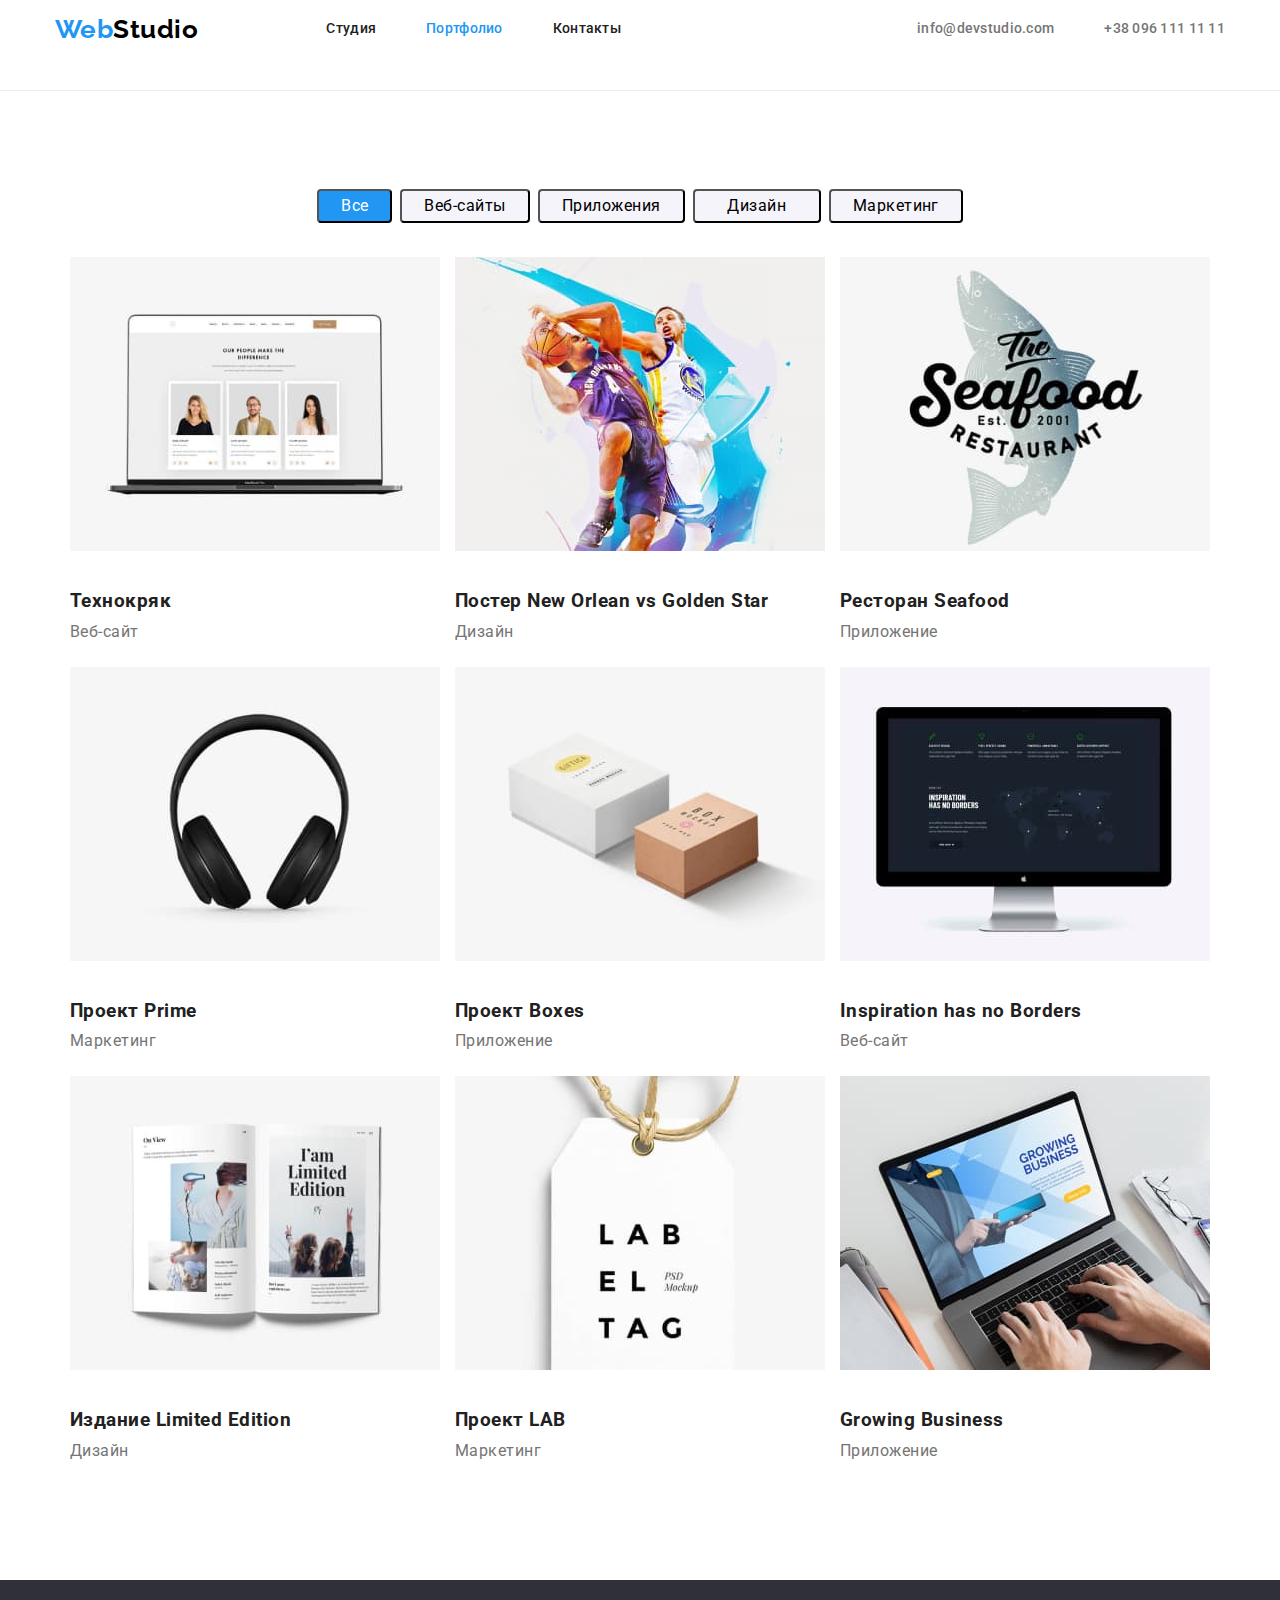
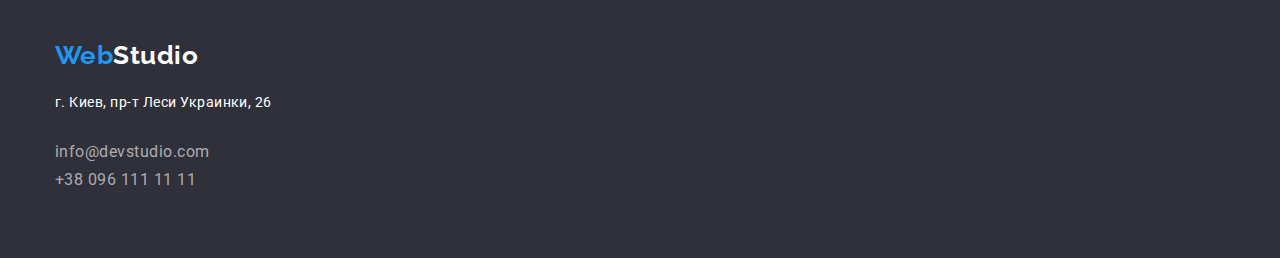
==== commit 65aa5328: "Внес изменения" ====
--- a/portfolio.html
+++ b/portfolio.html
@@ -49,7 +49,7 @@
         <section class="hero-portfolio">
             <div class="container">
                 <h1 class="visually-hidden">Проекты</h1>
-                    <ul class="list">
+                    <ul class="list-hero">
                         <li class="list-buttom">
                             <button class="button-portfolio-first" type="button" >Все</button>
                         </li>
--- a/css/styles.css
+++ b/css/styles.css
@@ -48,9 +48,9 @@
 
 .header,
 .header-portfolio {
-  border-top-width: 1px;
-  border-top-style: solid;
-  border-top-color: #ececec;
+  border-bottom-width: 1px;
+  border-bottom-style: solid;
+  border-bottom-color: #ececec;
 }
 
 /* Logo */
@@ -62,12 +62,7 @@
   font-weight: 700;
   font-size: 26px;
   line-height: 1.19;
-}
-
-.logo,
-.logo-color {
-  display: flex;
-  align-items: center;
+  display: flex;
 }
 
 .logo-color {
@@ -76,8 +71,8 @@
 }
 
 .site-nav-list {
-  padding-top: 32px;
-  padding-bottom: 32px;
+  /* padding-top: 32px; */
+  /* padding-bottom: 32px; */
   margin-right: 50px;
 }
 
@@ -92,6 +87,7 @@
 
 .site-nav {
   display: flex;
+  align-items: center;
 
   color: var(--title-text-color);
 
@@ -102,7 +98,7 @@
 
   list-style: none;
   padding-top: 0;
-  padding-bottom: 30px;
+  /* padding-bottom: 30px; */
   margin-left: auto;
 }
 
@@ -268,7 +264,6 @@
 
 .works {
   margin-top: 0;
-  margin-bottom: 92px;
 }
 
 .works-title {
@@ -408,7 +403,6 @@
 
   font-family: Raleway, sans-serif;
   font-weight: 700;
-  padding-bottom: 20px;
   text-decoration: none;
 }
 
@@ -458,13 +452,26 @@
 
   list-style: none;
   padding-left: 0;
+  /* padding-bottom: 34px; */
+
+  margin: auto;
+}
+
+.list-hero {
+  display: flex;
+  justify-content: center;
+
+  list-style: none;
+  padding-left: 0;
+  padding-top: 98px;
   padding-bottom: 34px;
 
   margin: auto;
 }
 
+.header,
 .header-portfolio {
-  padding-bottom: 94px;
+  padding-bottom: 32px;
 }
 
 .list-link-img {
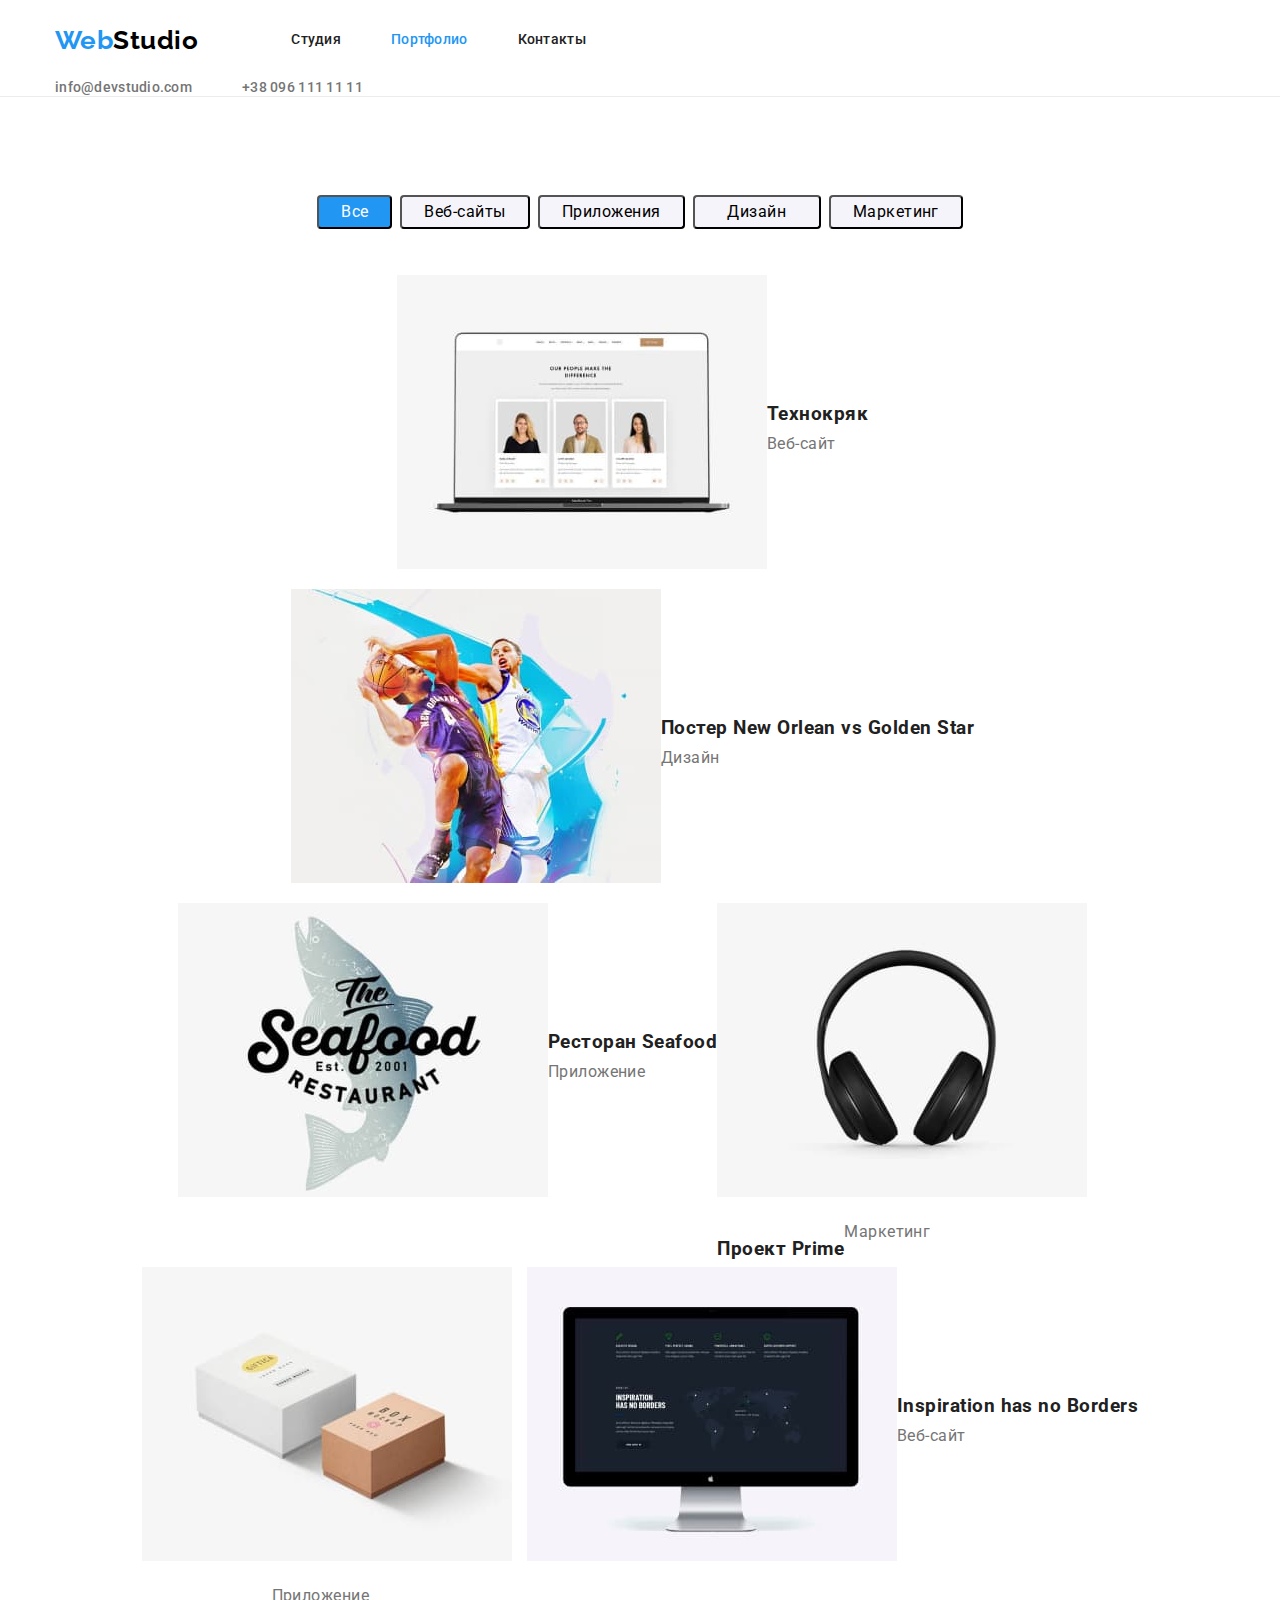
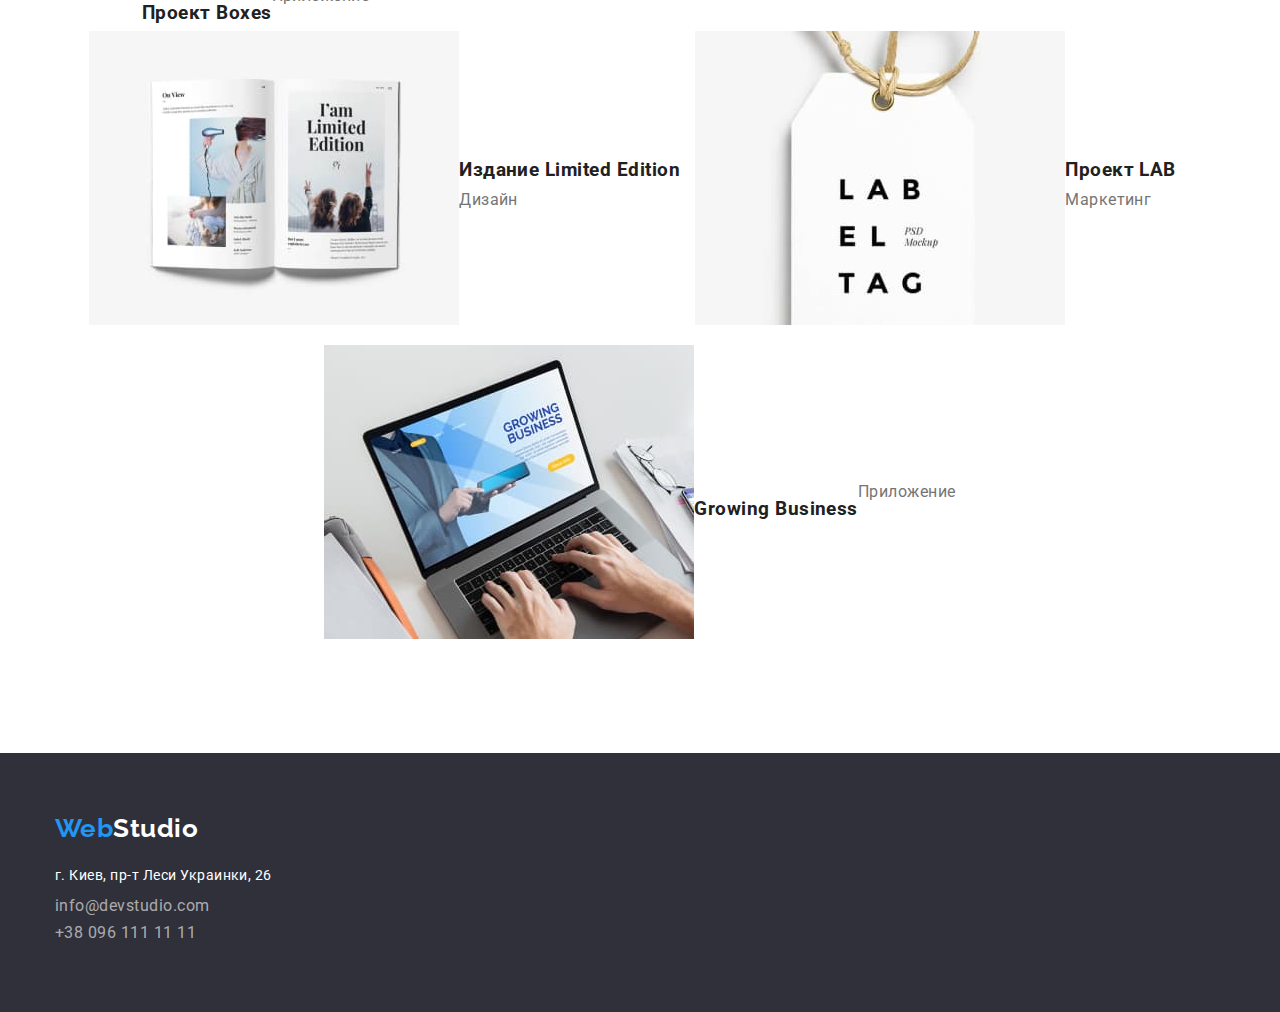
==== commit 17850af3: "Добавил изменений" ====
--- a/portfolio.html
+++ b/portfolio.html
@@ -32,6 +32,7 @@
                         <a class="link" href="#">Контакты</a>
                     </li>
                 </ul>
+            </nav>
                 <ul class="site-nav list-link">
                     <li class="site-nav-list">
                         <a class="link-nav" href="mailto:info@devstudio.com">info@devstudio.com</a>
@@ -40,7 +41,6 @@
                         <a class="link-nav" href="tel:+380961111111">+38 096 111 11 11</a>
                     </li>
                 </ul>
-            </nav>
         </div>
     </header>
 
@@ -70,57 +70,73 @@
                     <li class="list-link-li">
                         <a class="list-link" href="#">
                             <img class="list-link-img" src="./images/portfolio/img.jpg" width="370" alt="Technokrayk">
-                            <h3 class="list-name">Технокряк</h3> 
-                            <p class="list-project">Веб-сайт</p>
+                            <div class="list-link-hp">
+                                <h3 class="list-name">Технокряк</h3> 
+                                <p class="list-project">Веб-сайт</p>
+                            </div>
                         </a>
                     </li>
                     <li class="list-link-li">
                         <a class="list-link" href="#">
                             <img class="list-link-img" src="./images/portfolio/Group1.jpg" width="370" alt="New Orlean">
-                            <h3 class="list-name">Постер New Orlean vs Golden Star</h3>
-                            <p class="list-project">Дизайн</p>
+                            <div class="list-link-hp">
+                                <h3 class="list-name">Постер New Orlean vs Golden Star</h3>
+                                <p class="list-project">Дизайн</p>
+                            </div>
                         </a>
                     </li>
                     <li class="list-link-li">
                         <a class="list-link" href="#">
                             <img class="list-link-img" src="./images/portfolio/img1.jpg" width="370" alt="Seafood">
-                            <h3 class="list-name">Ресторан Seafood</h3>
-                            <p class="list-project">Приложение</p>
+                            <div class="list-link-hp">
+                                <h3 class="list-name">Ресторан Seafood</h3>
+                                <p class="list-project">Приложение</p>
+                            </div>
                         </a>
                     </li>
                     <li class="list-link-li">
                         <a class="list-link" href="#">
                             <img class="list-link-img" src="./images/portfolio/img2-3.jpg" width="370" alt="Prime">
-                            <h3 class="list-name">Проект Prime</h3>
-                            <p class="list-project">Маркетинг</p>
+                            <div class="list-link-hp">
+                                <h3 class="list-name">Проект Prime</h3>
+                                <p class="list-project">Маркетинг</p>
+                            <div>
                         </a>
                     </li>
                     <li class="list-link-li">
                         <a class="list-link" href="#">
                             <img class="list-link-img" src="./images/portfolio/img2-4.jpg" width="370" alt="Boxes">
-                            <h3 class="list-name">Проект Boxes</h3>
-                            <p class="list-project">Приложение</p>
+                            <div class="list-link-hp">
+                                <h3 class="list-name">Проект Boxes</h3>
+                                <p class="list-project">Приложение</p>
+                            <div>
                         </a>
                     </li>
                     <li class="list-link-li">
                         <a class="list-link" href="#">
                             <img class="list-link-img" src="./images/portfolio/img2-5.jpg" width="370" alt="Borders">
-                            <h3 class="list-name">Inspiration has no Borders</h3>
-                            <p class="list-project">Веб-сайт</p>
+                            <div class="list-link-hp">
+                                <h3 class="list-name">Inspiration has no Borders</h3>
+                                <p class="list-project">Веб-сайт</p>
+                            </div>
                         </a>
                     </li>
                     <li class="list-link-li">
                         <a class="list-link" href="#">
                             <img class="list-link-img" src="./images/portfolio/img3-1.jpg" width="370" alt="Limited Edition">
-                            <h3 class="list-name">Издание Limited Edition</h3>
-                            <p class="list-project">Дизайн</p>
+                            <div class="list-link-hp">
+                                <h3 class="list-name">Издание Limited Edition</h3>
+                                <p class="list-project">Дизайн</p>
+                            </div>
                         </a>
                     </li>
                     <li class="list-link-li">
                         <a class="list-link" href="#">
                             <img class="list-link-img" src="./images/portfolio/img3-2.jpg" width="370" alt="Project   LAB">
-                            <h3 class="list-name">Проект LAB</h3>
-                            <p class="list-project">Маркетинг</p>
+                            <div class="list-link-hp">
+                                <h3 class="list-name">Проект LAB</h3>
+                                <p class="list-project">Маркетинг</p>
+                            </div>
                         </a>
                     </li>
                     <li class="list-link-li">
--- a/css/styles.css
+++ b/css/styles.css
@@ -44,6 +44,10 @@
   overflow: hidden;
 }
 
+img {
+  display: block;
+}
+
 /* Header */
 
 .header,
@@ -71,8 +75,6 @@
 }
 
 .site-nav-list {
-  /* padding-top: 32px; */
-  /* padding-bottom: 32px; */
   margin-right: 50px;
 }
 
@@ -86,9 +88,6 @@
 }
 
 .site-nav {
-  display: flex;
-  align-items: center;
-
   color: var(--title-text-color);
 
   font-weight: 500;
@@ -97,9 +96,10 @@
   letter-spacing: 0.02em;
 
   list-style: none;
-  padding-top: 0;
-  /* padding-bottom: 30px; */
-  margin-left: auto;
+  padding: 0;
+  margin-left: 93px;
+  margin-top: 0;
+  margin-bottom: 0;
 }
 
 .site-nav .link:hover,
@@ -113,8 +113,8 @@
   color: var(--primary-text-color);
 
   display: block;
-  padding-top: 21px;
-  padding-bottom: 21px;
+  padding-top: 32px;
+  padding-bottom: 32px;
 }
 
 .site-nav a:hover,
@@ -133,12 +133,10 @@
   list-style: none;
   padding-top: 50px;
   padding-bottom: 94px;
-  /* margin: 0; */
 }
 
 .button {
   margin-top: 0px;
-  margin-bottom: 205px;
 
   min-width: 200px;
   box-sizing: border-box;
@@ -150,7 +148,6 @@
   color: #ffffff;
   cursor: pointer;
 
-  font-family: "Roboto", sans-serif;
   font-weight: 700;
   font-size: 16px;
   line-height: 1.87;
@@ -195,8 +192,8 @@
 }
 
 .hero {
-  padding-top: 195px;
-  padding-bottom: 92px;
+  padding-top: 200px;
+  padding-bottom: 200px;
 
   background-color: var(--section-hero);
   color: var(--primary-white-color);
@@ -242,17 +239,23 @@
 
 .offers-list-nav {
   margin-right: 30px;
+  width: 270px;
+}
+
+.offers-list-nav:last-child {
+  margin-right: 0;
 }
 
 .offers-list-title {
   display: flex;
   align-items: center;
   margin: 0;
-  padding: 92px 0;
+  padding: 0;
   list-style: none;
 }
 .offers {
   margin-bottom: 0;
+  padding: 94px 0;
 }
 
 .offers,
@@ -264,13 +267,13 @@
 
 .works {
   margin-top: 0;
+  padding-bottom: 94px;
 }
 
 .works-title {
-  padding-bottom: 50px;
+  margin-bottom: 50px;
 
   margin-top: 0;
-  margin-bottom: 0;
 
   font-weight: 700;
   font-size: 36px;
@@ -279,16 +282,12 @@
 }
 
 /* Наша команда */
-
-.list-teams-border {
-  border-bottom: 5px solid tomato;
-}
 
 .teams-title {
   margin-top: 0px;
   margin-bottom: 0px;
-  padding-top: 94px;
-  padding-bottom: 50px;
+
+  margin-bottom: 50px;
 
   font-weight: 700;
   font-size: 36px;
@@ -300,9 +299,9 @@
   margin-top: 0px;
   margin-bottom: 1px;
   background-color: var(--section-teams-button);
-}
-.teams-img {
-  padding-bottom: 30px;
+
+  padding-top: 94px;
+  padding-bottom: 94px;
 }
 
 .teams-name {
@@ -310,8 +309,7 @@
   font-size: 16px;
   line-height: 1.18;
   margin-top: 0;
-  margin-bottom: 0;
-  padding-bottom: 10px;
+  margin-bottom: 10px;
 }
 .teams-name,
 .teams-person {
@@ -321,7 +319,6 @@
 .teams-person {
   margin-top: 0;
   margin-bottom: 0;
-  padding-bottom: 30px;
 
   color: #757575;
 
@@ -374,25 +371,30 @@
   list-style: none;
   padding: 0;
   margin: 0;
-  padding-bottom: 94px;
-
-  display: flex;
-  justify-content: space-between;
+
+  display: flex;
 }
 
 .list-works-img,
-.teams-img {
+.list-teams-border {
   margin-right: 30px;
-  display: block;
 }
 .list-works-img:last-child {
   margin-right: 0;
 }
 
+.list-teams-border {
+  border: 1px solid #2196f3;
+  width: 270px;
+}
+
+.teams-np {
+  padding: 30px 0;
+}
+
 .list-footer {
   list-style: none;
   padding-left: 0;
-  padding-top: 20px;
   padding-bottom: 60px;
   margin: 0;
 }
@@ -436,12 +438,15 @@
 }
 
 .list-link {
+  display: flex;
+  align-items: center;
+
   text-decoration: none;
+  margin-left: auto;
 }
 
 .list-name {
-  margin: 0;
-  padding: 20px 0 4px 0;
+  margin-bottom: 4px;
 
   color: #212121;
 }
@@ -452,9 +457,6 @@
 
   list-style: none;
   padding-left: 0;
-  /* padding-bottom: 34px; */
-
-  margin: auto;
 }
 
 .list-hero {
@@ -464,14 +466,15 @@
   list-style: none;
   padding-left: 0;
   padding-top: 98px;
-  padding-bottom: 34px;
+  padding-bottom: 46px;
 
   margin: auto;
 }
 
 .header,
 .header-portfolio {
-  padding-bottom: 32px;
+  display: flex;
+  align-items: center;
 }
 
 .list-link-img {
@@ -480,6 +483,10 @@
   width: 370px;
 }
 
+.ist-link-hp {
+  padding: 20px 0;
+}
+
 .hero-portfolio {
   padding-bottom: 94px;
 }
@@ -487,6 +494,7 @@
 .list.link-li {
   display: flex;
   flex-wrap: wrap;
+  margin: 0;
 }
 
 .list-link-li {
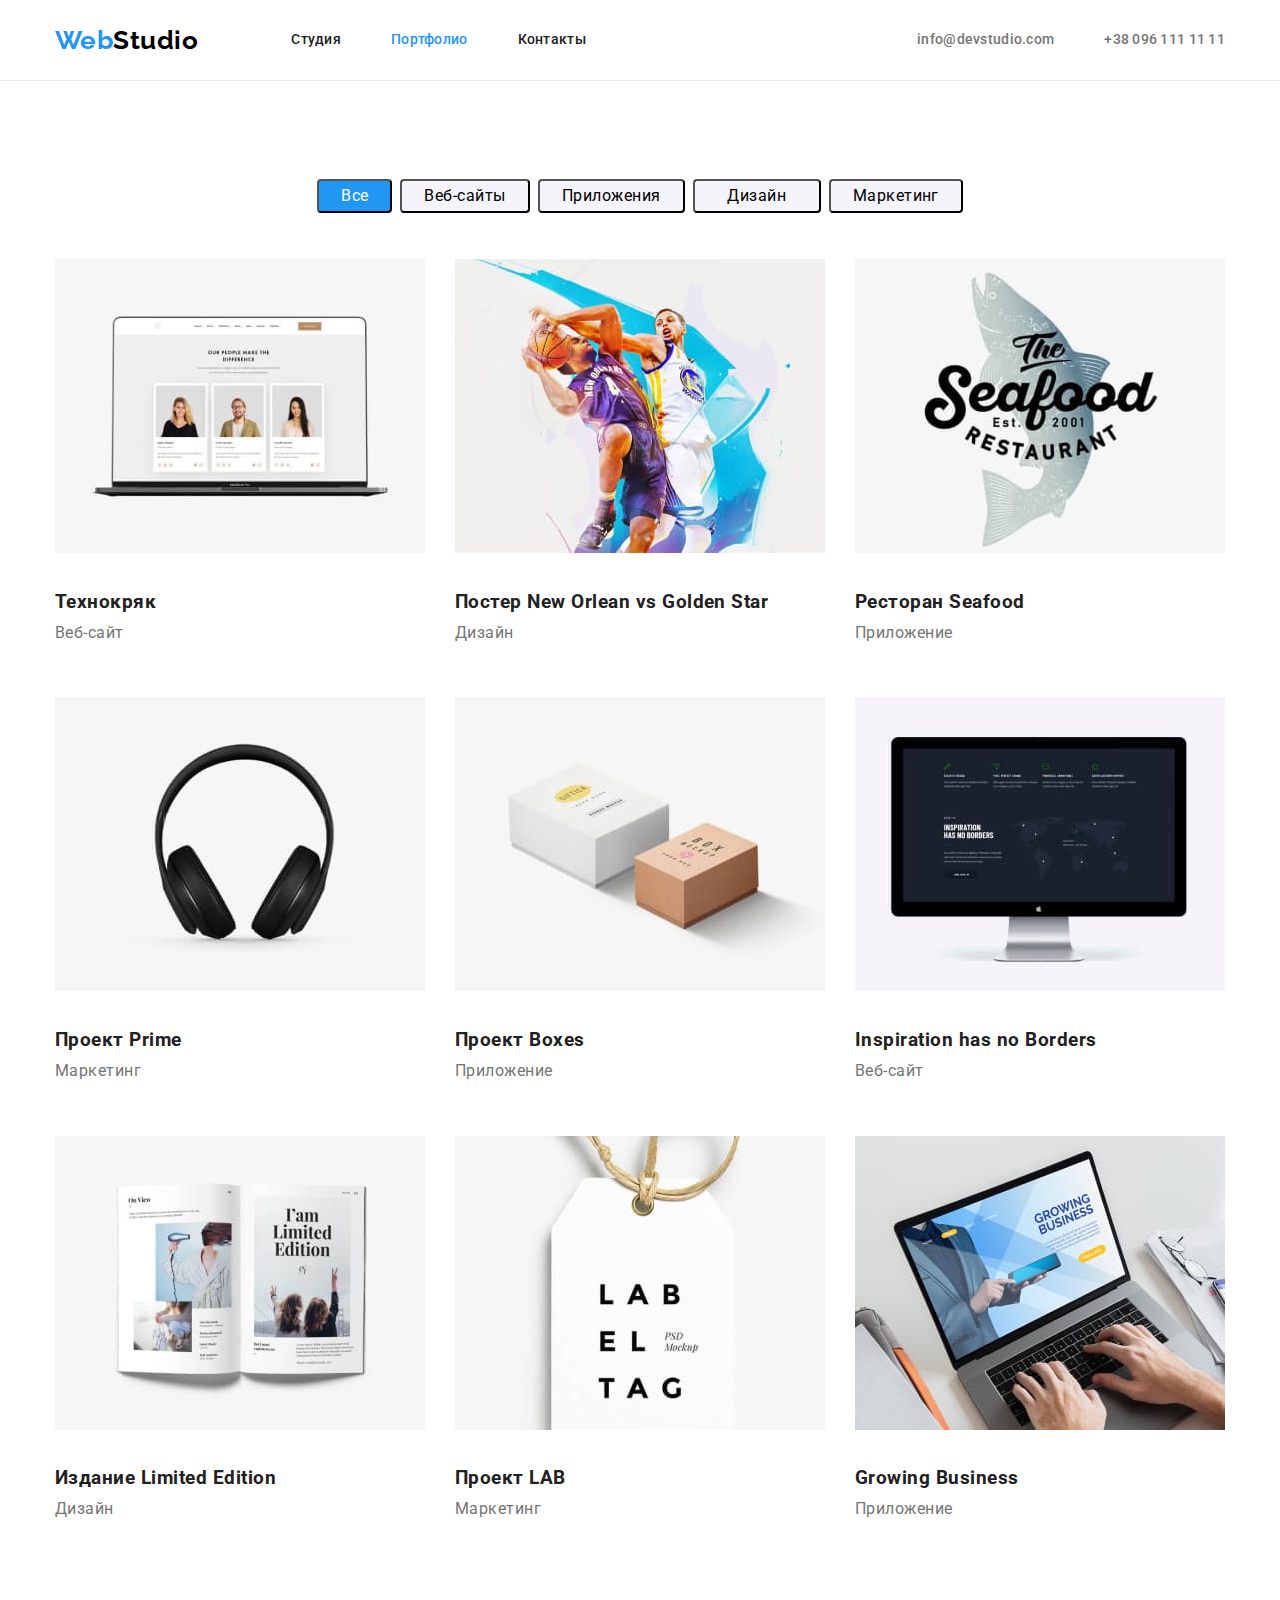
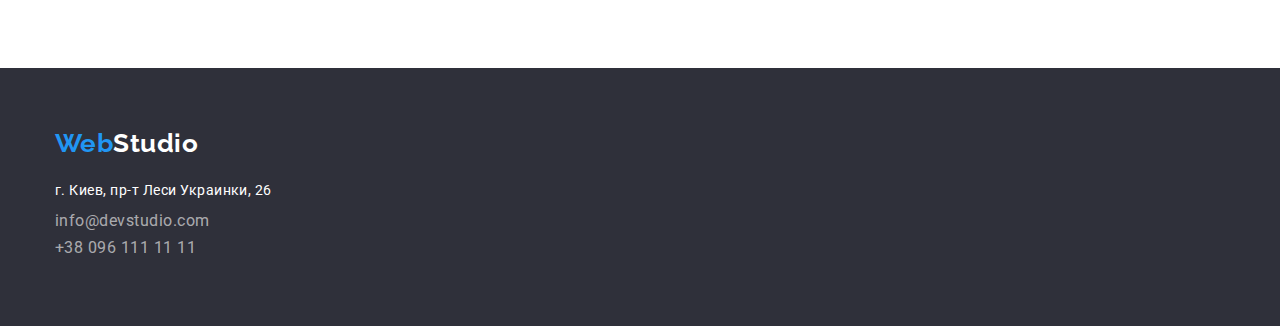
==== commit 2c62b1d8: "Добавил изменения" ====
--- a/portfolio.html
+++ b/portfolio.html
@@ -16,7 +16,7 @@
 
 <body>
     <header class="header-portfolio">
-        <div class="container">
+        <div class="container header-cont">
             <nav class="main-nav">
                 <a href="#" class="logo">
                     <span class="logo-color">Web</span>Studio
--- a/css/styles.css
+++ b/css/styles.css
@@ -97,7 +97,6 @@
 
   list-style: none;
   padding: 0;
-  margin-left: 93px;
   margin-top: 0;
   margin-bottom: 0;
 }
@@ -123,8 +122,6 @@
 }
 
 .site-nav .link-nav {
-  display: flex;
-
   text-decoration: none;
   color: #757575;
 }
@@ -384,7 +381,7 @@
 }
 
 .list-teams-border {
-  border: 1px solid #2196f3;
+  background-color: #ffffff;
   width: 270px;
 }
 
@@ -437,7 +434,7 @@
   line-height: 1.87;
 }
 
-.list-link {
+.site-nav {
   display: flex;
   align-items: center;
 
@@ -457,6 +454,7 @@
 
   list-style: none;
   padding-left: 0;
+  margin-left: 93px;
 }
 
 .list-hero {
@@ -472,9 +470,9 @@
 }
 
 .header,
-.header-portfolio {
-  display: flex;
-  align-items: center;
+.header-portfolio,
+.header-cont {
+  display: flex;
 }
 
 .list-link-img {
@@ -496,9 +494,15 @@
   flex-wrap: wrap;
   margin: 0;
 }
+.list-link {
+  text-decoration: none;
+}
 
 .list-link-li {
-  margin-right: 15px;
+  margin-right: 30px;
+  margin-bottom: 30px;
+  width: 370px;
+  background-color: #ffffff;
   /* flex-basis: calc((100%-60px) / 3); */
 }
 
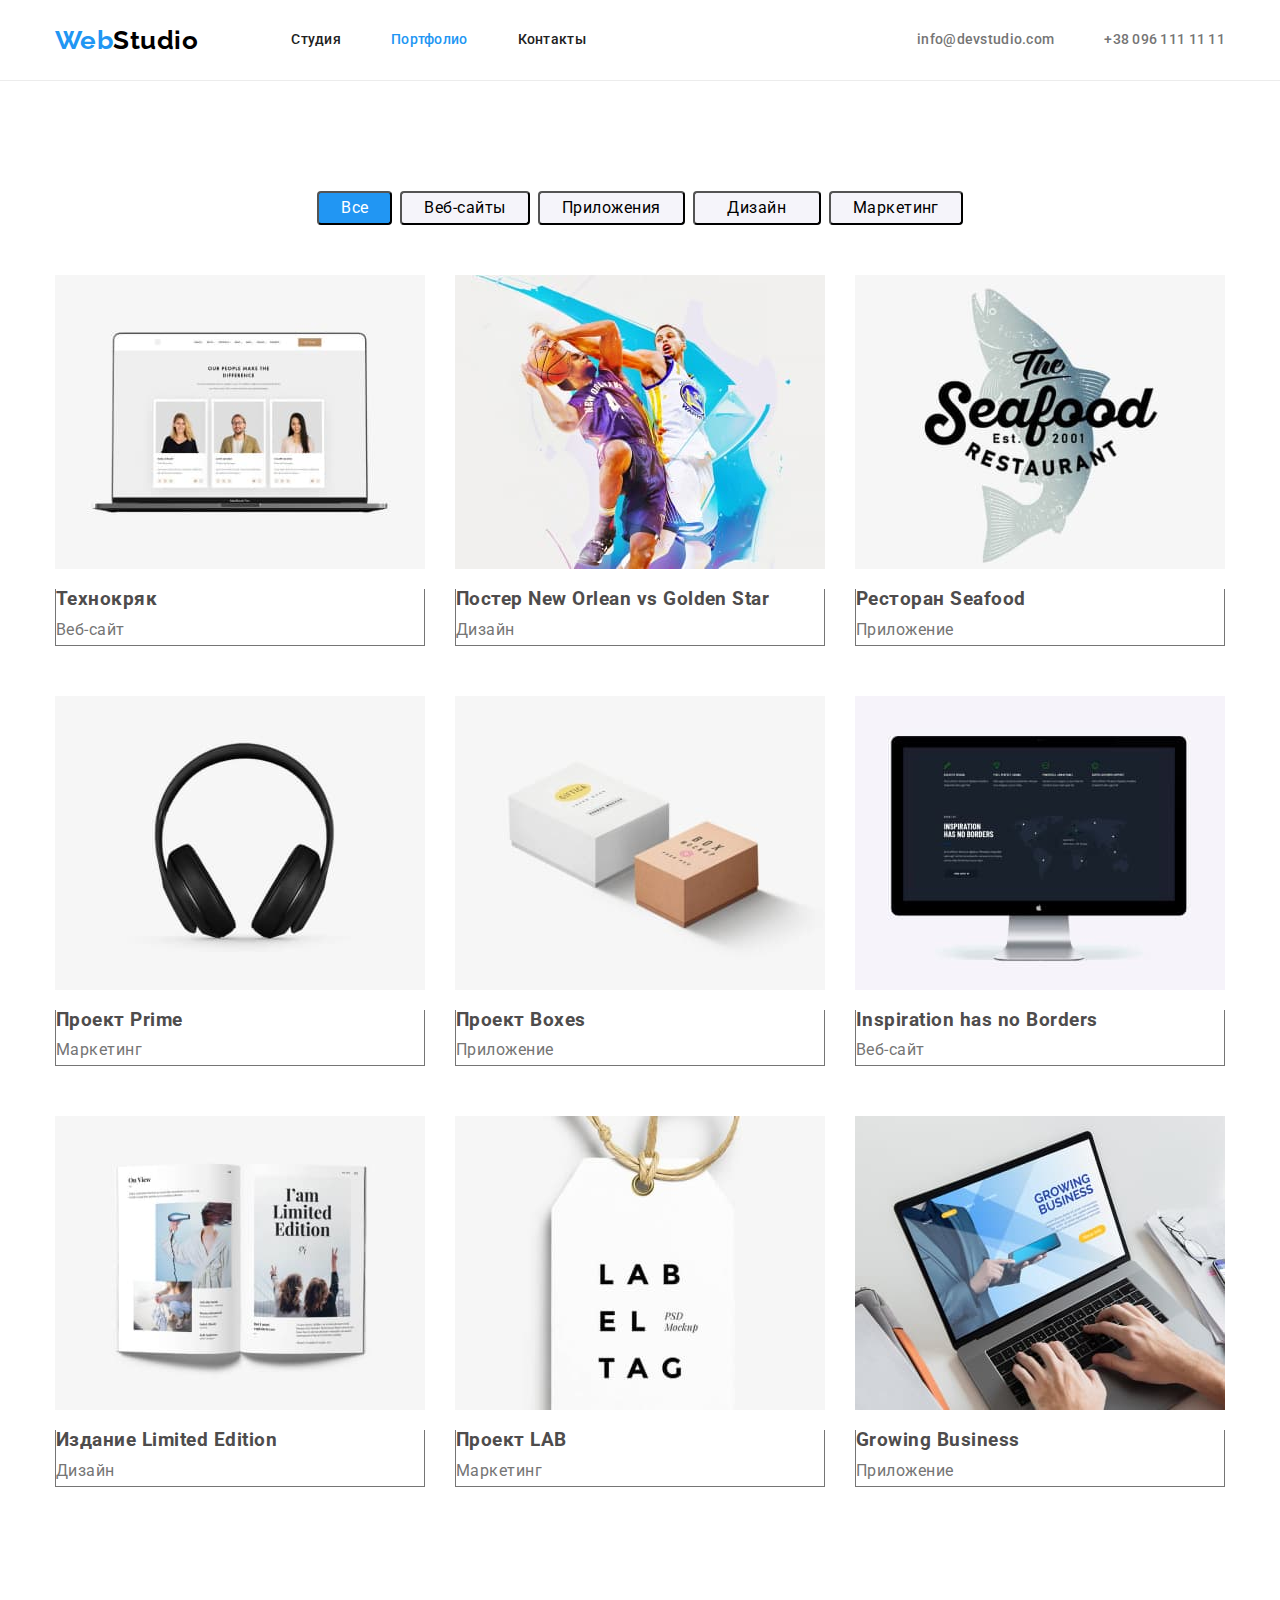
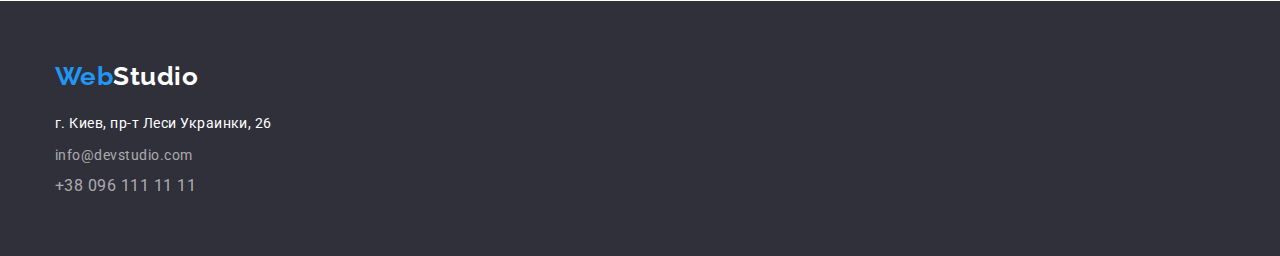
==== commit 5359cff0: "Добавил изменений" ====
--- a/portfolio.html
+++ b/portfolio.html
@@ -142,8 +142,10 @@
                     <li class="list-link-li">
                         <a class="list-link" href="#">
                             <img class="list-link-img" src="./images/portfolio/img3-3.jpg" width="370" alt="Growing Business">
-                            <h3 class="list-name">Growing Business</h3>
-                            <p class="list-project">Приложение</p>
+                            <div class="list-link-hp">
+                                <h3 class="list-name">Growing Business</h3>
+                                <p class="list-project">Приложение</p>
+                            <div>
                         </a>
                     </li>
                 </ul>
@@ -157,10 +159,10 @@
             <a href="#" class="logo">
                 <span class="logo-color">Web</span><span class="logo-color-second">Studio</span>
             </a>
-            <address>
+            <address class="footer-address">
                 <p class="footer-nav">г. Киев, пр-т Леси Украинки, 26</p>
                 <ul class="list-footer">
-                    <li>
+                    <li class="footer-nav">
                         <a class="footer-nav-i" href="mailto:info@devstudio.com">info@devstudio.com</a>
                     </li>
                     <li>
--- a/css/styles.css
+++ b/css/styles.css
@@ -158,7 +158,6 @@
 
 .button-portfolio-first {
   min-width: 73px;
-  box-sizing: inline-block;
   padding: 6px 22px;
   border-radius: 4px;
   text-align: center;
@@ -166,19 +165,16 @@
   background-color: var(--accent-color);
   color: var(--primary-white-color);
   cursor: pointer;
-  font-family: "Roboto", sans-serif;
   letter-spacing: 0.03em;
 }
 .button-portfolio {
   min-width: 128px;
-  box-sizing: inline-block;
   padding: 6px 22px;
   border-radius: 4px;
   text-align: center;
 
   background-color: var(--section-teams-button);
   cursor: pointer;
-  font-family: "Roboto", sans-serif;
   letter-spacing: 0.03em;
 }
 
@@ -338,12 +334,15 @@
 .footer {
   background-color: var(--section-hero);
   padding-top: 60px;
+  padding-bottom: 60px;
+}
+
+.footer-address {
+  margin-top: 20px;
 }
 
 .footer-nav {
-  padding-top: 20px;
-  padding-bottom: 9px;
-  margin: 0;
+  margin: 0 0 9px 0;
 
   color: var(--primary-white-color);
 
@@ -355,7 +354,6 @@
 
 .footer-nav-i {
   display: inline-block;
-  padding-bottom: 9px;
 
   color: rgba(255, 255, 255, 0.6);
   text-decoration: none;
@@ -385,6 +383,10 @@
   width: 270px;
 }
 
+.list-teams-border:last-child {
+  margin-right: 0;
+}
+
 .teams-np {
   padding: 30px 0;
 }
@@ -392,9 +394,12 @@
 .list-footer {
   list-style: none;
   padding-left: 0;
-  padding-bottom: 60px;
   margin: 0;
 }
+
+/* .footer-list {
+  margin-bottom: 9px;
+} */
 
 .logo-footer {
   display: flex;
@@ -425,7 +430,6 @@
 
 .list-project {
   margin: 0;
-  padding: 0 0 20px 0;
 
   color: #757575;
 
@@ -442,10 +446,17 @@
   margin-left: auto;
 }
 
+.list-link-hp {
+  margin: 20px 0;
+
+  border-bottom: 1px solid #757575;
+  border-left: 1px solid #757575;
+  border-right: 1px solid #757575;
+}
+
 .list-name {
-  margin-bottom: 4px;
-
-  color: #212121;
+  margin: 0 0 4px 0;
+  color: #4e4c4c;
 }
 
 .list {
@@ -463,10 +474,9 @@
 
   list-style: none;
   padding-left: 0;
-  padding-top: 98px;
-  padding-bottom: 46px;
-
-  margin: auto;
+  margin-bottom: 50px;
+
+  /* margin: auto; */
 }
 
 .header,
@@ -476,9 +486,9 @@
 }
 
 .list-link-img {
-  padding-bottom: 20px;
+  /* padding-bottom: 20px; */
   display: block;
-  width: 370px;
+  /* width: 370px; */
 }
 
 .ist-link-hp {
@@ -486,6 +496,7 @@
 }
 
 .hero-portfolio {
+  padding-top: 94px;
   padding-bottom: 94px;
 }
 
@@ -510,6 +521,6 @@
   margin-right: 0;
 }
 
-.list-link-li:nth-last-child(-n + 3n) {
+.list-link-li:nth-last-child(-n + 3) {
   margin-bottom: 0;
 }
